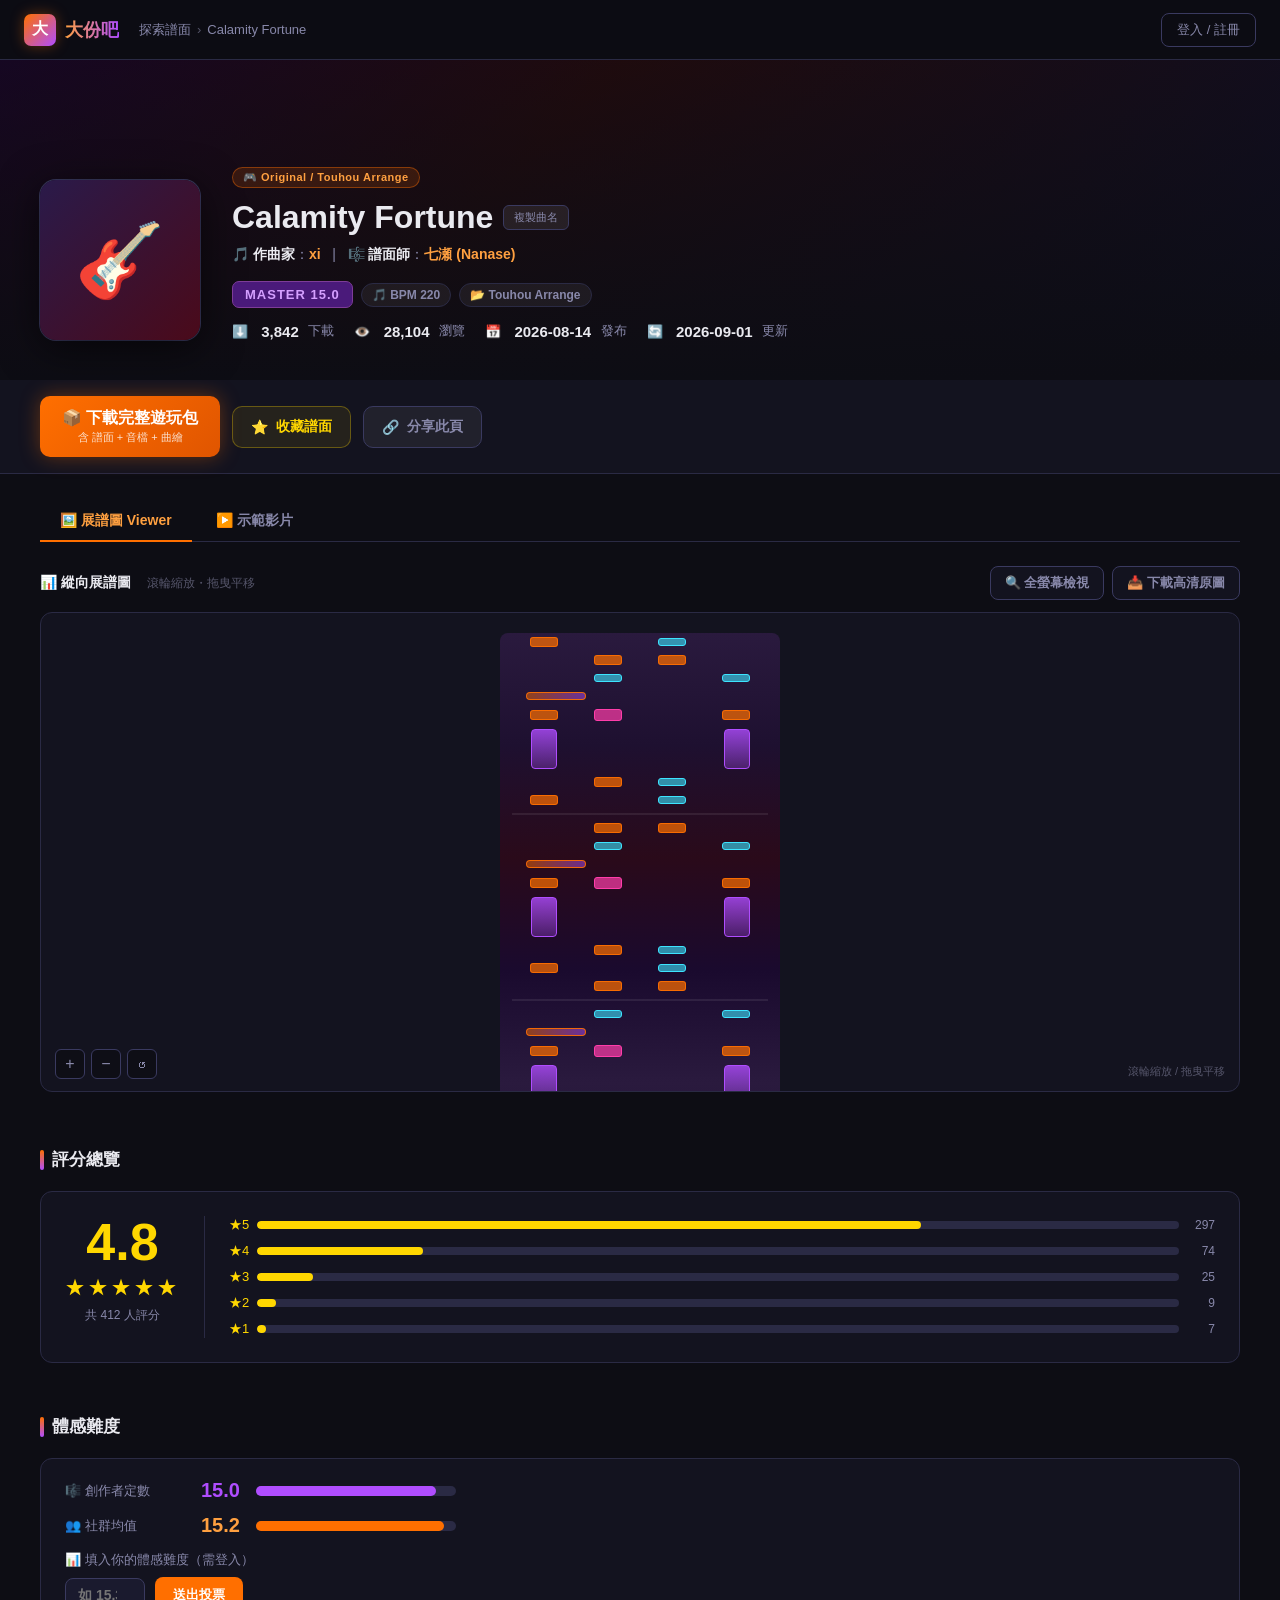
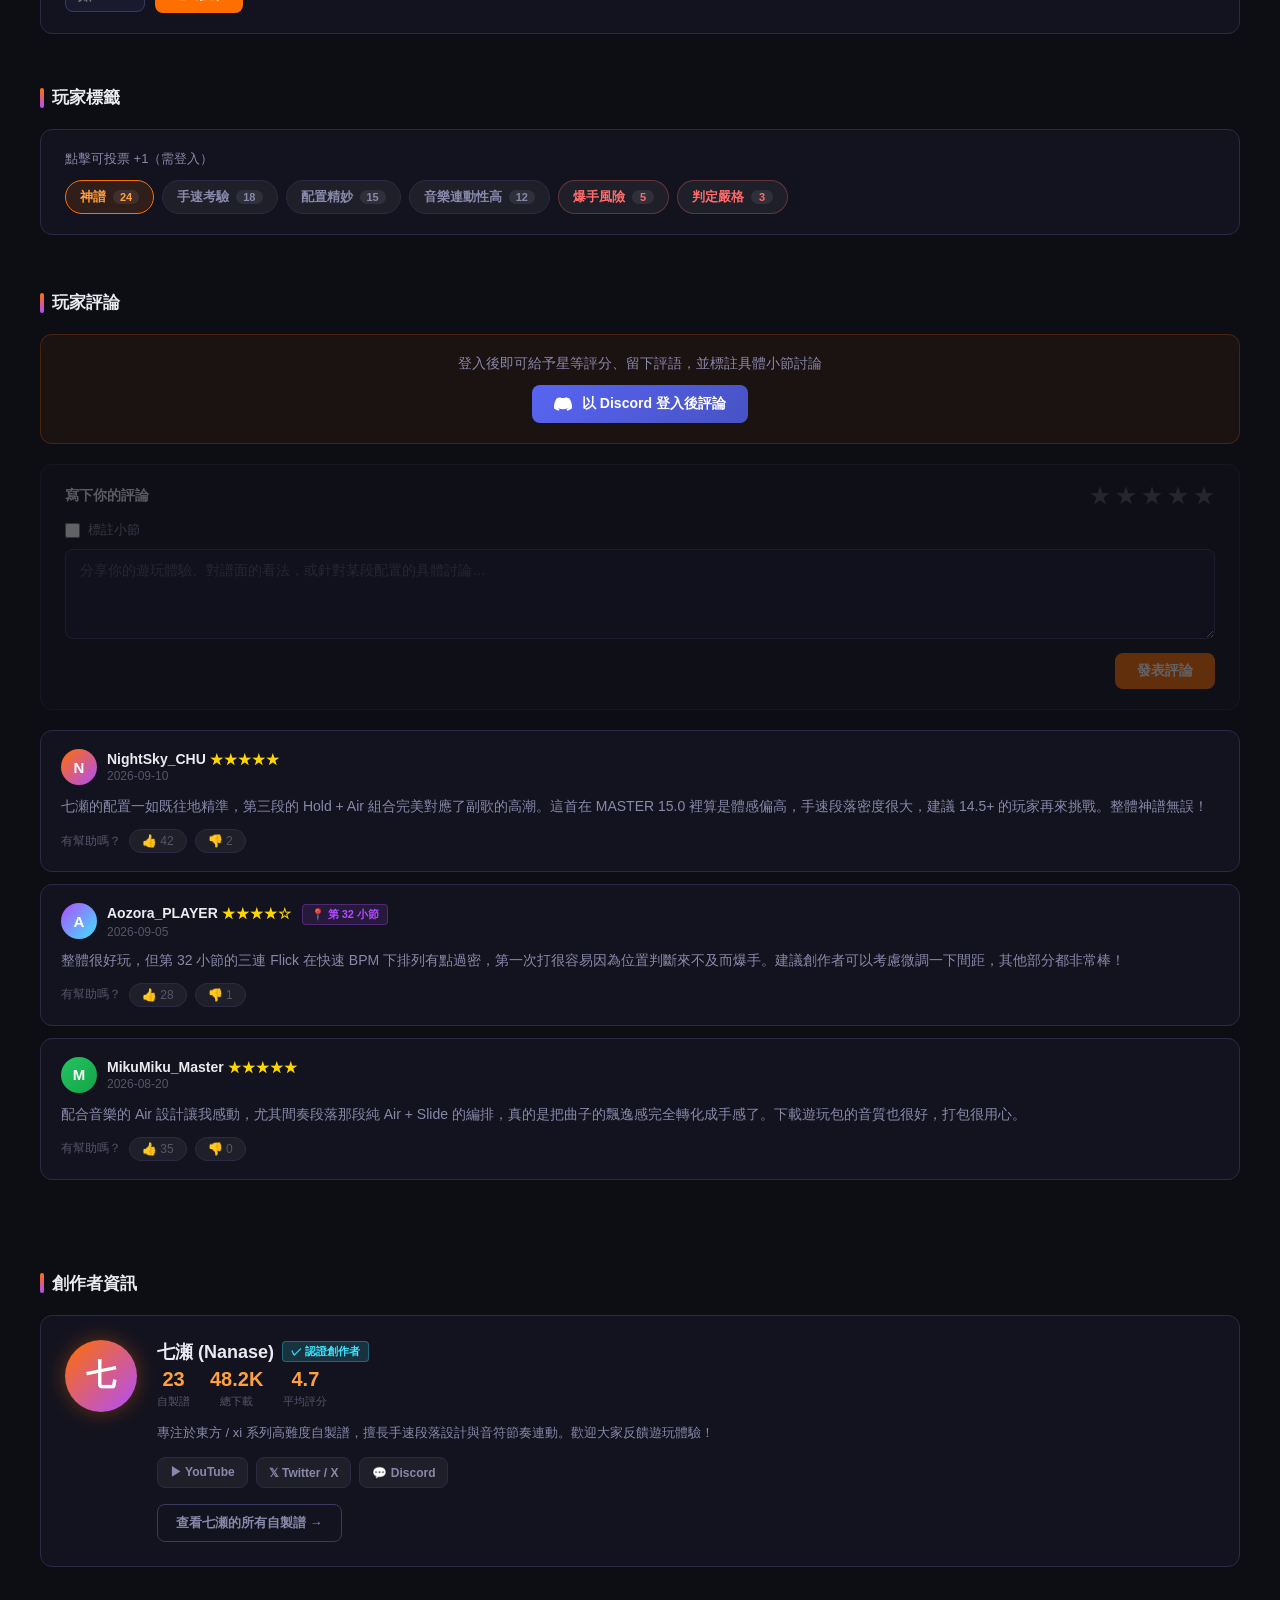
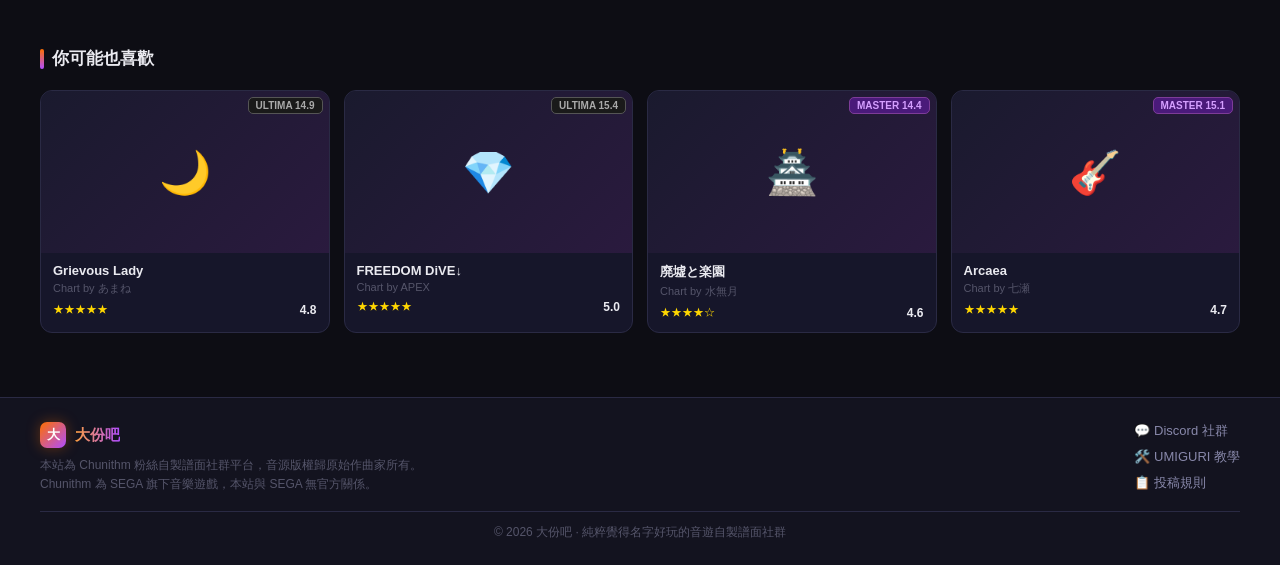
==== chart_detail.html @ 0d4de051 "Integrate dynamic chart submissions with Supabase" ====
<!DOCTYPE html>
<html lang="zh-TW">
<head>
  <meta charset="UTF-8" />
  <meta name="viewport" content="width=device-width, initial-scale=1.0" />
  <title>Calamity Fortune — 大份吧</title>
  <style>
    *, *::before, *::after { box-sizing: border-box; margin: 0; padding: 0; }

    :root {
      --bg: #0d0d14;
      --bg2: #13131f;
      --bg3: #1a1a2e;
      --card: #16162a;
      --border: #2a2a44;
      --border-b: #3a3a60;
      --orange: #ff6f00;
      --orange-l: #ffa040;
      --oglow: rgba(255,111,0,0.35);
      --purple: #b04dff;
      --blue: #3de4ff;
      --gold: #ffd700;
      --text: #eaeaf0;
      --dim: #8888aa;
      --dimmer: #55556a;
      --r: 12px;
    }

    html { scroll-behavior: smooth; }
    body { background: var(--bg); color: var(--text); font-family: 'Segoe UI','Noto Sans TC',sans-serif; min-height: 100vh; overflow-x: hidden; }
    ::-webkit-scrollbar { width: 6px; } ::-webkit-scrollbar-track { background: var(--bg); } ::-webkit-scrollbar-thumb { background: var(--border-b); border-radius: 3px; }

    /* ── HEADER ── */
    header {
      position: sticky; top: 0; z-index: 200;
      background: rgba(13,13,20,0.88); backdrop-filter: blur(16px);
      border-bottom: 1px solid var(--border);
      height: 60px; padding: 0 24px;
      display: flex; align-items: center; justify-content: space-between; gap: 16px;
    }
    .logo { display: flex; align-items: center; gap: 9px; text-decoration: none; }
    .logo-icon { width: 32px; height: 32px; background: linear-gradient(135deg,var(--orange),var(--purple)); border-radius: 7px; display: flex; align-items: center; justify-content: center; font-weight: 900; font-size: 16px; color: #fff; box-shadow: 0 0 14px var(--oglow); }
    .logo-text { font-size: 18px; font-weight: 900; background: linear-gradient(90deg,var(--orange-l),var(--purple)); -webkit-background-clip: text; -webkit-text-fill-color: transparent; }
    .breadcrumb { display: flex; align-items: center; gap: 6px; font-size: 13px; color: var(--dim); }
    .breadcrumb a { color: var(--dim); text-decoration: none; transition: color .2s; }
    .breadcrumb a:hover { color: var(--orange-l); }
    .breadcrumb span { color: var(--dimmer); }
    .hdr-right { display: flex; gap: 10px; }
    .btn-login { background: transparent; color: var(--dim); border: 1px solid var(--border-b); cursor: pointer; padding: 7px 15px; border-radius: 8px; font-size: 13px; transition: all .2s; }
    .btn-login:hover { color: var(--text); border-color: var(--dim); }

    /* ── HERO ── */
    .hero {
      position: relative; overflow: hidden;
      min-height: 320px; padding: 48px 40px 40px;
      display: flex; align-items: flex-end;
    }
    .hero-blur {
      position: absolute; inset: -40px;
      background: linear-gradient(135deg,#1a0230 0%,#2a0a0a 40%,#0a1030 100%);
      filter: blur(0px);
      background-size: cover; background-position: center;
    }
    .hero-overlay { position: absolute; inset: 0; background: linear-gradient(to top, rgba(13,13,20,1) 0%, rgba(13,13,20,.7) 50%, rgba(13,13,20,.4) 100%); }
    .hero-content { position: relative; z-index: 2; width: 100%; display: flex; align-items: flex-end; gap: 32px; }

    .cover-art {
      flex-shrink: 0; width: 160px; height: 160px; border-radius: 16px;
      background: linear-gradient(135deg,#2a1a4a,#4a0a1a);
      display: flex; align-items: center; justify-content: center;
      font-size: 72px; box-shadow: 0 8px 40px rgba(0,0,0,.6), 0 0 0 1px var(--border-b);
    }
    .hero-info { flex: 1; min-width: 0; }
    .hero-category { display: inline-flex; align-items: center; gap: 6px; background: rgba(255,111,0,.15); border: 1px solid rgba(255,111,0,.4); color: var(--orange-l); padding: 3px 10px; border-radius: 20px; font-size: 11px; font-weight: 700; letter-spacing: .5px; margin-bottom: 12px; }
    .hero-title-wrap { display: flex; align-items: center; gap: 10px; margin-bottom: 8px; flex-wrap: wrap; }
    .hero-title { font-size: 32px; font-weight: 900; line-height: 1.1; }
    .btn-copy { background: rgba(255,255,255,.08); border: 1px solid var(--border-b); color: var(--dim); padding: 4px 10px; border-radius: 6px; font-size: 11px; cursor: pointer; transition: all .2s; white-space: nowrap; }
    .btn-copy:hover { color: var(--text); border-color: var(--orange-l); }
    .btn-copy.copied { color: #4ade80; border-color: #4ade80; }

    .hero-creators { color: var(--dim); font-size: 14px; margin-bottom: 14px; line-height: 1.7; }
    .hero-creators strong { color: var(--text); }
    .creator-link { color: var(--orange-l); text-decoration: none; font-weight: 600; }
    .creator-link:hover { text-decoration: underline; }

    .hero-badges { display: flex; align-items: center; gap: 8px; flex-wrap: wrap; margin-bottom: 14px; }
    .diff-badge { display: inline-block; padding: 5px 12px; border-radius: 7px; font-size: 13px; font-weight: 800; letter-spacing: 1px; }
    .diff-master { background: #4a1a7a; color: #d59fff; border: 1px solid #7d3c98; }
    .diff-ultima  { background: #1a1a1a; color: #aaa;    border: 1px solid #555; }
    .diff-expert  { background: #5a0a0a; color: #ff9999; border: 1px solid #c0392b; }
    .diff-we      { background: #2a1a2a; color: #e8d5f5; border: 1px solid #c8a8e0; }
    .meta-pill { display: inline-flex; align-items: center; gap: 4px; background: rgba(255,255,255,.06); border: 1px solid var(--border); color: var(--dim); padding: 4px 10px; border-radius: 20px; font-size: 12px; font-weight: 600; }

    .hero-stats { display: flex; gap: 20px; flex-wrap: wrap; }
    .hero-stat { display: flex; align-items: center; gap: 6px; font-size: 13px; color: var(--dim); }
    .hero-stat strong { color: var(--text); font-size: 15px; }

    /* ── ACTION BAR ── */
    .action-bar {
      background: var(--bg2); border-bottom: 1px solid var(--border);
      padding: 16px 40px;
      display: flex; align-items: center; gap: 12px; flex-wrap: wrap;
    }
    .btn-dl {
      display: flex; align-items: center; gap: 10px;
      background: linear-gradient(135deg,var(--orange),#e05500);
      color: #fff; border: none; cursor: pointer;
      padding: 12px 22px; border-radius: 10px; font-size: 15px; font-weight: 800;
      box-shadow: 0 0 20px var(--oglow); transition: all .2s;
    }
    .btn-dl:hover { transform: translateY(-2px); box-shadow: 0 0 28px var(--oglow), 0 4px 16px rgba(0,0,0,.4); }
    .btn-dl-meta { font-size: 11px; font-weight: 500; opacity: .8; margin-top: 1px; }
    .btn-fav {
      display: flex; align-items: center; gap: 8px;
      background: rgba(255,215,0,.08); border: 1px solid rgba(255,215,0,.3);
      color: var(--gold); padding: 11px 18px; border-radius: 10px; font-size: 14px; font-weight: 700;
      cursor: pointer; transition: all .2s;
    }
    .btn-fav:hover { background: rgba(255,215,0,.15); border-color: var(--gold); }
    .btn-fav.active { background: rgba(255,215,0,.2); border-color: var(--gold); }
    .btn-share {
      display: flex; align-items: center; gap: 8px;
      background: rgba(255,255,255,.06); border: 1px solid var(--border-b);
      color: var(--dim); padding: 11px 18px; border-radius: 10px; font-size: 14px; font-weight: 600;
      cursor: pointer; transition: all .2s;
    }
    .btn-share:hover { color: var(--text); border-color: var(--blue); }
    .btn-share.copied { color: #4ade80; border-color: #4ade80; }

    /* ── TABS ── */
    .tabs-wrap { padding: 28px 40px 0; }
    .tab-list { display: flex; gap: 4px; border-bottom: 1px solid var(--border); margin-bottom: 0; }
    .tab-btn {
      padding: 10px 20px; font-size: 14px; font-weight: 600;
      color: var(--dim); background: none; border: none; cursor: pointer;
      border-bottom: 2px solid transparent; margin-bottom: -1px;
      transition: all .2s;
    }
    .tab-btn:hover { color: var(--text); }
    .tab-btn.active { color: var(--orange-l); border-bottom-color: var(--orange); }
    .tab-panel { display: none; padding: 24px 0; }
    .tab-panel.active { display: block; }

    /* ── VIEWER TAB ── */
    .viewer-toolbar { display: flex; align-items: center; justify-content: space-between; margin-bottom: 12px; flex-wrap: wrap; gap: 8px; }
    .viewer-title { font-size: 14px; font-weight: 700; color: var(--text); display: flex; align-items: center; gap: 8px; }
    .viewer-actions { display: flex; gap: 8px; }
    .viewer-btn { display: flex; align-items: center; gap: 6px; background: var(--bg2); border: 1px solid var(--border-b); color: var(--dim); padding: 7px 14px; border-radius: 8px; font-size: 13px; font-weight: 600; cursor: pointer; transition: all .2s; }
    .viewer-btn:hover { color: var(--text); border-color: var(--orange-l); }

    .viewer-container {
      background: var(--bg2); border: 1px solid var(--border); border-radius: var(--r);
      overflow: hidden; position: relative;
      height: 480px; cursor: grab; user-select: none;
      display: flex; align-items: flex-start; justify-content: center;
    }
    .viewer-container:active { cursor: grabbing; }
    .viewer-inner {
      width: 100%; height: 100%; overflow: hidden; position: relative;
      display: flex; align-items: flex-start; justify-content: center;
    }
    .chart-img-wrap {
      transform-origin: top center;
      will-change: transform;
      padding: 20px;
    }
    .chart-img-placeholder {
      width: 280px;
      background: linear-gradient(to bottom,
        #2a1a3e 0%, #1e1030 8%, #2a0a1a 16%, #1a0a2e 24%,
        #2a1a3e 32%, #1e1030 40%, #2a0a1a 48%, #1a0a2e 56%,
        #2a1a3e 64%, #1e1030 72%, #2a0a1a 80%, #1a0a2e 88%, #2a1a3e 100%
      );
      border-radius: 8px; position: relative; overflow: hidden;
    }
    .chart-note-row { display: flex; justify-content: space-around; align-items: center; padding: 4px 12px; position: relative; }
    .chart-note { width: 28px; height: 10px; border-radius: 3px; background: rgba(255,111,0,.7); border: 1px solid rgba(255,111,0,.9); }
    .chart-note.air { background: rgba(61,228,255,.6); border-color: var(--blue); height: 8px; }
    .chart-note.hold { width: 26px; height: 40px; border-radius: 4px; background: linear-gradient(to bottom,rgba(176,77,255,.8),rgba(176,77,255,.3)); border-color: var(--purple); }
    .chart-note.slide { width: 60px; height: 8px; border-radius: 4px; background: linear-gradient(90deg,rgba(255,111,0,.5),rgba(176,77,255,.5)); }
    .chart-note.flick { width: 28px; height: 12px; border-radius: 3px; background: rgba(255,61,170,.7); border: 1px solid #ff3daa; }
    .chart-note.empty { background: transparent; border: none; }

    .viewer-hint { position: absolute; bottom: 12px; right: 14px; font-size: 11px; color: var(--dimmer); pointer-events: none; }
    .zoom-controls { position: absolute; bottom: 12px; left: 14px; display: flex; gap: 6px; }
    .zoom-btn { width: 30px; height: 30px; background: rgba(13,13,20,.8); border: 1px solid var(--border-b); color: var(--dim); border-radius: 6px; font-size: 16px; cursor: pointer; display: flex; align-items: center; justify-content: center; transition: all .2s; }
    .zoom-btn:hover { color: var(--text); border-color: var(--orange-l); }

    /* Fullscreen modal */
    .fullscreen-overlay { display: none; position: fixed; inset: 0; z-index: 500; background: rgba(0,0,0,.95); }
    .fullscreen-overlay.open { display: flex; align-items: center; justify-content: center; }
    .fullscreen-close { position: absolute; top: 16px; right: 20px; background: rgba(255,255,255,.1); border: 1px solid var(--border-b); color: var(--text); width: 40px; height: 40px; border-radius: 50%; font-size: 20px; cursor: pointer; display: flex; align-items: center; justify-content: center; }
    .fullscreen-close:hover { background: rgba(255,111,0,.2); }
    .fullscreen-inner { max-width: 400px; width: 90%; max-height: 90vh; overflow-y: auto; }

    /* ── YOUTUBE TAB ── */
    .yt-wrap { border-radius: var(--r); overflow: hidden; background: #000; aspect-ratio: 16/9; position: relative; }
    .yt-placeholder { width: 100%; height: 100%; background: linear-gradient(135deg,#1a1a2e,#2a1a3e); display: flex; flex-direction: column; align-items: center; justify-content: center; gap: 16px; cursor: pointer; }
    .yt-play { width: 72px; height: 72px; background: rgba(255,0,0,.8); border-radius: 50%; display: flex; align-items: center; justify-content: center; font-size: 28px; transition: transform .2s; }
    .yt-placeholder:hover .yt-play { transform: scale(1.1); }
    .yt-meta { text-align: center; }
    .yt-meta strong { display: block; font-size: 14px; margin-bottom: 4px; }
    .yt-meta span { font-size: 12px; color: var(--dim); }

    /* ── REVIEW SECTION ── */
    .review-section { padding: 0 40px 48px; }
    .section-hd { display: flex; align-items: center; gap: 8px; font-size: 17px; font-weight: 800; margin-bottom: 20px; padding-top: 32px; }
    .section-hd::before { content: ''; display: block; width: 4px; height: 20px; background: linear-gradient(to bottom,var(--orange),var(--purple)); border-radius: 2px; }

    /* Rating overview */
    .rating-overview { display: grid; grid-template-columns: auto 1fr; gap: 24px; background: var(--bg2); border: 1px solid var(--border); border-radius: var(--r); padding: 24px; margin-bottom: 20px; }
    .rating-big { text-align: center; padding-right: 24px; border-right: 1px solid var(--border); }
    .rating-score { font-size: 52px; font-weight: 900; color: var(--gold); line-height: 1; }
    .rating-stars { font-size: 20px; color: var(--gold); letter-spacing: 3px; margin: 6px 0; }
    .rating-count { font-size: 12px; color: var(--dim); }
    .rating-bars { display: flex; flex-direction: column; gap: 8px; justify-content: center; }
    .bar-row { display: flex; align-items: center; gap: 8px; font-size: 12px; }
    .bar-label { color: var(--gold); font-size: 13px; min-width: 18px; text-align: right; }
    .bar-track { flex: 1; height: 8px; background: var(--border); border-radius: 4px; overflow: hidden; }
    .bar-fill { height: 100%; border-radius: 4px; background: var(--gold); transition: width .5s ease; }
    .bar-count { min-width: 28px; text-align: right; color: var(--dim); }

    /* Community difficulty */
    .cd-card { background: var(--bg2); border: 1px solid var(--border); border-radius: var(--r); padding: 20px 24px; margin-bottom: 20px; }
    .cd-row { display: flex; align-items: center; gap: 16px; flex-wrap: wrap; margin-bottom: 12px; }
    .cd-label { font-size: 13px; color: var(--dim); min-width: 120px; }
    .cd-val { font-size: 20px; font-weight: 900; }
    .cd-diff-bar { flex: 1; min-width: 160px; height: 10px; background: var(--border); border-radius: 5px; position: relative; }
    .cd-fill { position: absolute; left: 0; top: 0; height: 100%; border-radius: 5px; transition: width .5s; }
    .cd-fill.creator { background: var(--purple); }
    .cd-fill.community { background: var(--orange); }
    .cd-vote-wrap { margin-top: 14px; }
    .cd-vote-label { font-size: 13px; color: var(--dim); margin-bottom: 8px; }
    .cd-vote-input { display: flex; align-items: center; gap: 10px; }
    .cd-vote-input input { width: 80px; background: var(--bg3); border: 1px solid var(--border-b); color: var(--text); padding: 8px 12px; border-radius: 8px; font-size: 14px; font-weight: 700; outline: none; }
    .cd-vote-input input:focus { border-color: var(--orange); }
    .btn-vote { background: var(--orange); color: #fff; border: none; padding: 9px 18px; border-radius: 8px; font-size: 13px; font-weight: 700; cursor: pointer; transition: all .2s; }
    .btn-vote:hover { background: var(--orange-l); }

    /* Quick tags */
    .quick-tags-wrap { background: var(--bg2); border: 1px solid var(--border); border-radius: var(--r); padding: 20px 24px; margin-bottom: 24px; }
    .quick-tags { display: flex; gap: 8px; flex-wrap: wrap; margin-top: 12px; }
    .qtag {
      display: flex; align-items: center; gap: 7px;
      background: rgba(255,255,255,.05); border: 1px solid var(--border);
      color: var(--dim); padding: 7px 14px; border-radius: 20px; font-size: 13px; font-weight: 600;
      cursor: pointer; transition: all .2s;
    }
    .qtag:hover { border-color: var(--orange); color: var(--orange-l); }
    .qtag.active { background: rgba(255,111,0,.12); border-color: var(--orange); color: var(--orange-l); }
    .qtag.danger { color: #ff6b6b; border-color: rgba(255,107,107,.3); }
    .qtag.danger:hover { border-color: #ff6b6b; }
    .qtag.danger.active { background: rgba(255,107,107,.1); border-color: #ff6b6b; }
    .qtag-count { background: rgba(255,255,255,.08); border-radius: 10px; padding: 1px 7px; font-size: 11px; font-weight: 800; min-width: 22px; text-align: center; }

    /* Reviews list */
    .review-compose { background: var(--bg2); border: 1px solid var(--border); border-radius: var(--r); padding: 20px 24px; margin-bottom: 20px; }
    .review-compose-header { display: flex; align-items: center; justify-content: space-between; margin-bottom: 14px; flex-wrap: wrap; gap: 8px; }
    .star-picker { display: flex; gap: 4px; }
    .star-btn { font-size: 22px; color: var(--dimmer); cursor: pointer; transition: color .15s; line-height: 1; background: none; border: none; }
    .star-btn.lit { color: var(--gold); }
    .star-btn:hover, .star-btn:hover ~ .star-btn { color: var(--gold); }
    .star-picker:hover .star-btn { color: var(--gold); }
    .star-picker .star-btn:hover ~ .star-btn { color: var(--dimmer); }

    .compose-row { display: flex; align-items: center; gap: 8px; margin-bottom: 10px; }
    .compose-row input[type=checkbox] { width: 15px; height: 15px; accent-color: var(--orange); cursor: pointer; }
    .compose-row label { font-size: 13px; color: var(--dim); cursor: pointer; }
    .measure-input { width: 60px; background: var(--bg3); border: 1px solid var(--border-b); color: var(--text); padding: 4px 8px; border-radius: 6px; font-size: 13px; outline: none; display: none; }
    .measure-input.show { display: inline-block; }

    .review-textarea { width: 100%; background: var(--bg3); border: 1px solid var(--border-b); color: var(--text); padding: 12px 14px; border-radius: 8px; font-size: 14px; resize: vertical; min-height: 90px; outline: none; font-family: inherit; transition: border-color .2s; }
    .review-textarea::placeholder { color: var(--dimmer); }
    .review-textarea:focus { border-color: var(--orange); }
    .review-submit-row { display: flex; justify-content: flex-end; margin-top: 10px; }
    .btn-review-submit { background: var(--orange); color: #fff; border: none; padding: 9px 22px; border-radius: 8px; font-size: 14px; font-weight: 700; cursor: pointer; transition: all .2s; }
    .btn-review-submit:hover { background: var(--orange-l); }

    /* Guest lock */
    .guest-lock { background: rgba(255,111,0,.06); border: 1px solid rgba(255,111,0,.2); border-radius: var(--r); padding: 20px 24px; text-align: center; margin-bottom: 20px; }
    .guest-lock p { color: var(--dim); font-size: 14px; margin-bottom: 12px; }
    .btn-login-cta { background: linear-gradient(135deg,#5865F2,#4752c4); color: #fff; border: none; padding: 10px 22px; border-radius: 8px; font-size: 14px; font-weight: 700; cursor: pointer; transition: all .2s; }
    .btn-login-cta:hover { opacity: .9; transform: translateY(-1px); }

    /* Review cards */
    .review-card { background: var(--bg2); border: 1px solid var(--border); border-radius: var(--r); padding: 18px 20px; margin-bottom: 12px; }
    .review-meta { display: flex; align-items: center; gap: 10px; margin-bottom: 10px; flex-wrap: wrap; }
    .reviewer-avatar { width: 36px; height: 36px; border-radius: 50%; background: linear-gradient(135deg,var(--orange),var(--purple)); display: flex; align-items: center; justify-content: center; font-size: 15px; font-weight: 900; color: #fff; flex-shrink: 0; }
    .reviewer-name { font-size: 14px; font-weight: 700; }
    .review-date { font-size: 12px; color: var(--dimmer); }
    .review-stars { color: var(--gold); font-size: 13px; letter-spacing: 1px; }
    .measure-tag { display: inline-flex; align-items: center; gap: 4px; background: rgba(176,77,255,.12); border: 1px solid rgba(176,77,255,.3); color: var(--purple); padding: 2px 8px; border-radius: 4px; font-size: 11px; font-weight: 700; margin-left: 6px; }
    .review-text { font-size: 14px; color: var(--dim); line-height: 1.7; }
    .review-helpful { display: flex; align-items: center; gap: 8px; margin-top: 10px; }
    .helpful-btn { background: rgba(255,255,255,.05); border: 1px solid var(--border); color: var(--dimmer); padding: 4px 12px; border-radius: 20px; font-size: 12px; cursor: pointer; transition: all .2s; }
    .helpful-btn:hover { border-color: var(--border-b); color: var(--dim); }

    /* ── CHARTER BOX ── */
    .charter-section { padding: 0 40px 48px; }
    .charter-card { background: var(--bg2); border: 1px solid var(--border); border-radius: var(--r); padding: 24px; display: flex; gap: 20px; align-items: flex-start; flex-wrap: wrap; }
    .charter-avatar { width: 72px; height: 72px; border-radius: 50%; background: linear-gradient(135deg,var(--orange),var(--purple)); display: flex; align-items: center; justify-content: center; font-size: 30px; font-weight: 900; color: #fff; box-shadow: 0 0 20px var(--oglow); flex-shrink: 0; }
    .charter-info { flex: 1; min-width: 0; }
    .charter-name-row { display: flex; align-items: center; gap: 8px; margin-bottom: 4px; flex-wrap: wrap; }
    .charter-name { font-size: 18px; font-weight: 900; }
    .verified-badge { background: rgba(61,228,255,.15); border: 1px solid rgba(61,228,255,.3); color: var(--blue); padding: 2px 8px; border-radius: 4px; font-size: 11px; font-weight: 700; }
    .charter-bio { font-size: 13px; color: var(--dim); line-height: 1.6; margin-bottom: 14px; }
    .charter-links { display: flex; gap: 8px; flex-wrap: wrap; margin-bottom: 16px; }
    .social-link { display: flex; align-items: center; gap: 6px; background: rgba(255,255,255,.05); border: 1px solid var(--border); color: var(--dim); padding: 6px 12px; border-radius: 8px; font-size: 12px; font-weight: 600; text-decoration: none; transition: all .2s; }
    .social-link:hover { border-color: var(--orange-l); color: var(--orange-l); }
    .btn-all-charts { background: transparent; border: 1px solid var(--border-b); color: var(--dim); padding: 9px 18px; border-radius: 8px; font-size: 13px; font-weight: 600; cursor: pointer; transition: all .2s; }
    .btn-all-charts:hover { border-color: var(--orange); color: var(--orange-l); }
    .charter-stats { display: flex; gap: 20px; flex-wrap: wrap; margin-bottom: 14px; }
    .charter-stat { text-align: center; }
    .charter-stat strong { display: block; font-size: 20px; font-weight: 900; color: var(--orange-l); }
    .charter-stat span { font-size: 11px; color: var(--dimmer); }

    /* ── RELATED ── */
    .related-section { padding: 0 40px 64px; }
    .related-grid { display: grid; grid-template-columns: repeat(4,1fr); gap: 14px; }
    .rel-card { background: var(--card); border: 1px solid var(--border); border-radius: var(--r); overflow: hidden; cursor: pointer; transition: all .25s; }
    .rel-card:hover { border-color: var(--orange); transform: translateY(-3px); box-shadow: 0 6px 24px rgba(255,111,0,.12); }
    .rel-cover { aspect-ratio: 16/9; display: flex; align-items: center; justify-content: center; font-size: 42px; background: linear-gradient(135deg,#1a1a2e,#2a1a3e); position: relative; }
    .rel-diff-badge { position: absolute; top: 6px; right: 6px; padding: 2px 7px; border-radius: 5px; font-size: 10px; font-weight: 800; }
    .rel-body { padding: 10px 12px 12px; }
    .rel-title { font-size: 13px; font-weight: 800; margin-bottom: 3px; }
    .rel-designer { font-size: 11px; color: var(--dimmer); margin-bottom: 6px; }
    .rel-foot { display: flex; align-items: center; justify-content: space-between; }
    .rel-stars { color: var(--gold); font-size: 11px; }
    .rel-rating { font-size: 12px; font-weight: 700; }

    /* ── LOGIN MODAL ── */
    .modal-overlay { display: none; position: fixed; inset: 0; z-index: 400; background: rgba(0,0,0,.7); backdrop-filter: blur(8px); align-items: center; justify-content: center; }
    .modal-overlay.open { display: flex; }
    .modal { background: var(--bg2); border: 1px solid var(--border-b); border-radius: 20px; padding: 36px; width: 90%; max-width: 380px; text-align: center; box-shadow: 0 0 40px rgba(255,111,0,.2); animation: mIn .25s ease; }
    @keyframes mIn { from { opacity:0; transform:scale(.92) translateY(20px); } to { opacity:1; transform:none; } }
    .modal h2 { font-size: 20px; font-weight: 800; margin-bottom: 6px; }
    .modal p { color: var(--dim); font-size: 13px; margin-bottom: 24px; }
    .oauth-btn { display: flex; align-items: center; justify-content: center; gap: 10px; width: 100%; padding: 12px 18px; border-radius: 10px; border: 1px solid var(--border-b); background: var(--bg3); color: var(--text); font-size: 14px; font-weight: 600; cursor: pointer; transition: all .2s; margin-bottom: 10px; }
    .oauth-btn:hover { border-color: var(--orange); background: rgba(255,111,0,.08); }
    .modal-cancel { background: none; border: none; color: var(--dimmer); font-size: 12px; cursor: pointer; margin-top: 6px; }
    .modal-cancel:hover { color: var(--dim); }

    /* ── FOOTER ── */
    footer { border-top: 1px solid var(--border); padding: 24px 40px; background: var(--bg2); }
    .footer-inner { display: flex; align-items: flex-start; justify-content: space-between; gap: 20px; flex-wrap: wrap; }
    .footer-copy { font-size: 12px; color: var(--dimmer); margin-top: 16px; padding-top: 12px; border-top: 1px solid var(--border); text-align: center; }

    /* ── RESPONSIVE ── */
    @media (max-width: 860px) {
      .hero { padding: 32px 20px 28px; min-height: auto; }
      .hero-content { flex-direction: column; align-items: center; text-align: center; }
      .hero-badges, .hero-stats, .hero-title-wrap { justify-content: center; }
      .cover-art { width: 120px; height: 120px; font-size: 52px; }
      .hero-title { font-size: 24px; }
      .action-bar { padding: 14px 20px; }
      .tabs-wrap, .review-section, .charter-section, .related-section { padding-left: 20px; padding-right: 20px; }
      .rating-overview { grid-template-columns: 1fr; }
      .rating-big { border-right: none; border-bottom: 1px solid var(--border); padding-right: 0; padding-bottom: 16px; }
      .related-grid { grid-template-columns: repeat(2,1fr); }
    }
    @media (max-width: 500px) {
      .btn-dl { width: 100%; justify-content: center; }
      .hero-title { font-size: 20px; }
      .related-grid { grid-template-columns: repeat(2,1fr); }
      .breadcrumb { display: none; }
    }
  </style>
<script defer src="js/login-controls.js"></script>
<script type="module" src="js/auth.js"></script>
<script type="module" src="js/pages/chart-download.js"></script>
</head>
<body>

<!-- ===== HEADER ===== -->
<header>
  <div style="display:flex;align-items:center;gap:20px;min-width:0;">
    <a class="logo" href="index.html">
      <div class="logo-icon">大</div>
      <span class="logo-text">大份吧</span>
    </a>
    <nav class="breadcrumb">
      <a href="index.html">探索譜面</a>
      <span>›</span>
      <span style="color:var(--dim);">Calamity Fortune</span>
    </nav>
  </div>
  <div class="hdr-right">
    <button class="btn-login" data-auth="guest" onclick="openModal()">登入 / 註冊</button><span data-auth="user" style="display:none;align-items:center;gap:8px;max-width:220px;">
  <img data-user="avatar" alt="使用者頭像" referrerpolicy="no-referrer" style="display:none;width:28px;height:28px;border-radius:50%;object-fit:cover;" onerror="this.style.display='none'">
  <span data-user="name" style="font-size:13px;overflow:hidden;text-overflow:ellipsis;white-space:nowrap;"></span>
  <button class="btn-login" onclick="logout()">登出</button>
</span>
  </div>
</header>

<!-- ===== HERO ===== -->
<section class="hero">
  <div class="hero-blur"></div>
  <div class="hero-overlay"></div>
  <div class="hero-content">
    <div class="cover-art">🎸</div>
    <div class="hero-info">
      <div class="hero-category">🎮 Original / Touhou Arrange</div>
      <div class="hero-title-wrap">
        <h1 class="hero-title">Calamity Fortune</h1>
        <button class="btn-copy" id="copyTitle" onclick="copyTitle()">複製曲名</button>
      </div>
      <div class="hero-creators">
        🎵 <strong>作曲家</strong>：<a href="#" class="creator-link">xi</a>
        &nbsp;&nbsp;|&nbsp;&nbsp;
        🎼 <strong>譜面師</strong>：<a href="#charter" class="creator-link">七瀬 (Nanase)</a>
      </div>
      <div class="hero-badges">
        <span class="diff-badge diff-master">MASTER 15.0</span>
        <span class="meta-pill">🎵 BPM 220</span>
        <span class="meta-pill">📂 Touhou Arrange</span>
      </div>
      <div class="hero-stats">
        <div class="hero-stat">⬇️ &nbsp;<strong>3,842</strong> &nbsp;下載</div>
        <div class="hero-stat">👁️ &nbsp;<strong>28,104</strong> &nbsp;瀏覽</div>
        <div class="hero-stat">📅 &nbsp;<strong>2026-08-14</strong> &nbsp;發布</div>
        <div class="hero-stat">🔄 &nbsp;<strong>2026-09-01</strong> &nbsp;更新</div>
      </div>
    </div>
  </div>
</section>

<!-- ===== ACTION BAR ===== -->
<div class="action-bar">
  <button class="btn-dl" id="packageDownloadBtn">
    <div>
      <div style="font-size:16px;">📦 下載完整遊玩包</div>
      <div class="btn-dl-meta">含 譜面 + 音檔 + 曲繪</div>
    </div>
  </button>
  <button class="btn-fav" id="favBtn" onclick="toggleFav()">
    <span id="favStar">⭐</span> <span id="favText">收藏譜面</span>
  </button>
  <button class="btn-share" id="shareBtn" onclick="copyLink()">
    🔗 <span id="shareText">分享此頁</span>
  </button>
</div>

<!-- ===== TABS ===== -->
<div class="tabs-wrap">
  <div class="tab-list">
    <button class="tab-btn active" onclick="switchTab('viewer',this)">🖼️ 展譜圖 Viewer</button>
    <button class="tab-btn" onclick="switchTab('youtube',this)">▶️ 示範影片</button>
  </div>

  <!-- Tab: Viewer -->
  <div class="tab-panel active" id="tab-viewer">
    <div class="viewer-toolbar">
      <div class="viewer-title">📊 縱向展譜圖 &nbsp;<span style="font-size:12px;color:var(--dimmer);font-weight:400;">滾輪縮放・拖曳平移</span></div>
      <div class="viewer-actions">
        <button class="viewer-btn" onclick="openFullscreen()">🔍 全螢幕檢視</button>
        <button class="viewer-btn">📥 下載高清原圖</button>
      </div>
    </div>
    <div class="viewer-container" id="viewerContainer">
      <div class="viewer-inner">
        <div class="chart-img-wrap" id="chartImgWrap">
          <div class="chart-img-placeholder" id="chartPlaceholder">
            <!-- Generated note rows representing a chart strip -->
          </div>
        </div>
      </div>
      <div class="zoom-controls">
        <button class="zoom-btn" onclick="zoomIn()">+</button>
        <button class="zoom-btn" onclick="zoomOut()">−</button>
        <button class="zoom-btn" onclick="resetZoom()" title="重置">↺</button>
      </div>
      <div class="viewer-hint">滾輪縮放 / 拖曳平移</div>
    </div>
  </div>

  <!-- Tab: YouTube -->
  <div class="tab-panel" id="tab-youtube">
    <div class="yt-wrap">
      <div class="yt-placeholder" onclick="this.innerHTML='<iframe width=\'100%\' height=\'100%\' src=\'https://www.youtube.com/embed/dQw4w9WgXcQ?autoplay=1\' frameborder=\'0\' allow=\'autoplay; encrypted-media\' allowfullscreen></iframe>'">
        <div class="yt-play">▶</div>
        <div class="yt-meta">
          <strong>Calamity Fortune MASTER 15.0 — 手元示範</strong>
          <span>by 七瀬 · 點擊播放</span>
        </div>
      </div>
    </div>
  </div>
</div>

<!-- Fullscreen Modal -->
<div class="fullscreen-overlay" id="fullscreenOverlay">
  <button class="fullscreen-close" onclick="closeFullscreen()">✕</button>
  <div class="fullscreen-inner" id="fullscreenInner"></div>
</div>

<!-- ===== REVIEWS ===== -->
<div class="review-section">

  <!-- Rating Overview -->
  <div class="section-hd">評分總覽</div>
  <div class="rating-overview">
    <div class="rating-big">
      <div class="rating-score">4.8</div>
      <div class="rating-stars">★★★★★</div>
      <div class="rating-count">共 412 人評分</div>
    </div>
    <div class="rating-bars">
      <div class="bar-row"><span class="bar-label">★5</span><div class="bar-track"><div class="bar-fill" style="width:72%"></div></div><span class="bar-count">297</span></div>
      <div class="bar-row"><span class="bar-label">★4</span><div class="bar-track"><div class="bar-fill" style="width:18%"></div></div><span class="bar-count">74</span></div>
      <div class="bar-row"><span class="bar-label">★3</span><div class="bar-track"><div class="bar-fill" style="width:6%"></div></div><span class="bar-count">25</span></div>
      <div class="bar-row"><span class="bar-label">★2</span><div class="bar-track"><div class="bar-fill" style="width:2%"></div></div><span class="bar-count">9</span></div>
      <div class="bar-row"><span class="bar-label">★1</span><div class="bar-track"><div class="bar-fill" style="width:1%"></div></div><span class="bar-count">7</span></div>
    </div>
  </div>

  <!-- Community Difficulty -->
  <div class="section-hd">體感難度</div>
  <div class="cd-card">
    <div class="cd-row">
      <span class="cd-label">🎼 創作者定數</span>
      <span class="cd-val" style="color:var(--purple);">15.0</span>
      <div class="cd-diff-bar" style="max-width:200px;">
        <div class="cd-fill creator" style="width:90%;"></div>
      </div>
    </div>
    <div class="cd-row">
      <span class="cd-label">👥 社群均值</span>
      <span class="cd-val" style="color:var(--orange-l);">15.2</span>
      <div class="cd-diff-bar" style="max-width:200px;">
        <div class="cd-fill community" style="width:94%;"></div>
      </div>
    </div>
    <!-- Login gate for voting -->
    <div class="cd-vote-wrap">
      <div class="cd-vote-label">📊 填入你的體感難度（需登入）</div>
      <div class="cd-vote-input">
        <input type="number" min="1" max="16" step="0.1" placeholder="如 15.3" id="cdVoteInput" />
        <button class="btn-vote" onclick="requireLogin(cdVoteInput)">送出投票</button>
      </div>
    </div>
  </div>

  <!-- Quick Tags -->
  <div class="section-hd">玩家標籤</div>
  <div class="quick-tags-wrap">
    <div style="font-size:13px;color:var(--dim);">點擊可投票 +1（需登入）</div>
    <div class="quick-tags">
      <button class="qtag active" onclick="voteTag(this)">
        神譜 <span class="qtag-count" id="tcount-0">24</span>
      </button>
      <button class="qtag" onclick="voteTag(this)">
        手速考驗 <span class="qtag-count" id="tcount-1">18</span>
      </button>
      <button class="qtag" onclick="voteTag(this)">
        配置精妙 <span class="qtag-count" id="tcount-2">15</span>
      </button>
      <button class="qtag" onclick="voteTag(this)">
        音樂連動性高 <span class="qtag-count" id="tcount-3">12</span>
      </button>
      <button class="qtag danger" onclick="voteTag(this)">
        爆手風險 <span class="qtag-count" id="tcount-4">5</span>
      </button>
      <button class="qtag danger" onclick="voteTag(this)">
        判定嚴格 <span class="qtag-count" id="tcount-5">3</span>
      </button>
    </div>
  </div>

  <!-- Review Write -->
  <div class="section-hd">玩家評論</div>

  <!-- Guest lock (toggle via JS) -->
  <div class="guest-lock" id="guestLock">
    <p>登入後即可給予星等評分、留下評語，並標註具體小節討論</p>
    <button class="btn-login-cta" onclick="openModal()">
      <svg width="18" height="18" viewBox="0 0 24 24" fill="#fff" style="vertical-align:middle;margin-right:6px;"><path d="M20.317 4.37a19.791 19.791 0 0 0-4.885-1.515.074.074 0 0 0-.079.037c-.21.375-.444.864-.608 1.25a18.27 18.27 0 0 0-5.487 0 12.64 12.64 0 0 0-.617-1.25.077.077 0 0 0-.079-.037A19.736 19.736 0 0 0 3.677 4.37a.07.07 0 0 0-.032.027C.533 9.046-.32 13.58.099 18.057a.082.082 0 0 0 .031.057 19.9 19.9 0 0 0 5.993 3.03.078.078 0 0 0 .084-.028 14.09 14.09 0 0 0 1.226-1.994.076.076 0 0 0-.041-.106 13.107 13.107 0 0 1-1.872-.892.077.077 0 0 1-.008-.128 10.2 10.2 0 0 0 .372-.292.074.074 0 0 1 .077-.01c3.928 1.793 8.18 1.793 12.062 0a.074.074 0 0 1 .078.01c.12.098.246.198.373.292a.077.077 0 0 1-.006.127 12.299 12.299 0 0 1-1.873.892.077.077 0 0 0-.041.107c.36.698.772 1.362 1.225 1.993a.076.076 0 0 0 .084.028 19.839 19.839 0 0 0 6.002-3.03.077.077 0 0 0 .032-.054c.5-5.177-.838-9.674-3.549-13.66a.061.061 0 0 0-.031-.03z"/></svg>
      以 Discord 登入後評論
    </button>
  </div>

  <!-- Review form (hidden for guests in production) -->
  <div class="review-compose" id="reviewCompose" style="opacity:.35;pointer-events:none;">
    <div class="review-compose-header">
      <span style="font-size:14px;font-weight:700;">寫下你的評論</span>
      <div class="star-picker" id="starPicker">
        <button class="star-btn" onclick="setStar(1)">★</button>
        <button class="star-btn" onclick="setStar(2)">★</button>
        <button class="star-btn" onclick="setStar(3)">★</button>
        <button class="star-btn" onclick="setStar(4)">★</button>
        <button class="star-btn" onclick="setStar(5)">★</button>
      </div>
    </div>
    <div class="compose-row">
      <input type="checkbox" id="measureCheck" onchange="toggleMeasure()">
      <label for="measureCheck">標註小節</label>
      <input class="measure-input" type="number" min="1" placeholder="小節數" id="measureNum">
    </div>
    <textarea class="review-textarea" placeholder="分享你的遊玩體驗、對譜面的看法，或針對某段配置的具體討論…"></textarea>
    <div class="review-submit-row">
      <button class="btn-review-submit">發表評論</button>
    </div>
  </div>

  <!-- Existing reviews -->
  <div id="reviewList">
    <div class="review-card">
      <div class="review-meta">
        <div class="reviewer-avatar">N</div>
        <div>
          <div class="reviewer-name">NightSky_CHU <span class="review-stars">★★★★★</span></div>
          <div class="review-date">2026-09-10</div>
        </div>
      </div>
      <div class="review-text">七瀬的配置一如既往地精準，第三段的 Hold + Air 組合完美對應了副歌的高潮。這首在 MASTER 15.0 裡算是體感偏高，手速段落密度很大，建議 14.5+ 的玩家再來挑戰。整體神譜無誤！</div>
      <div class="review-helpful"><span style="font-size:12px;color:var(--dimmer);">有幫助嗎？</span><button class="helpful-btn">👍 42</button><button class="helpful-btn">👎 2</button></div>
    </div>

    <div class="review-card">
      <div class="review-meta">
        <div class="reviewer-avatar" style="background:linear-gradient(135deg,var(--purple),var(--blue));">A</div>
        <div>
          <div class="reviewer-name">Aozora_PLAYER <span class="review-stars">★★★★☆</span> <span class="measure-tag">📍 第 32 小節</span></div>
          <div class="review-date">2026-09-05</div>
        </div>
      </div>
      <div class="review-text">整體很好玩，但第 32 小節的三連 Flick 在快速 BPM 下排列有點過密，第一次打很容易因為位置判斷來不及而爆手。建議創作者可以考慮微調一下間距，其他部分都非常棒！</div>
      <div class="review-helpful"><span style="font-size:12px;color:var(--dimmer);">有幫助嗎？</span><button class="helpful-btn">👍 28</button><button class="helpful-btn">👎 1</button></div>
    </div>

    <div class="review-card">
      <div class="review-meta">
        <div class="reviewer-avatar" style="background:linear-gradient(135deg,#22c55e,#16a34a);">M</div>
        <div>
          <div class="reviewer-name">MikuMiku_Master <span class="review-stars">★★★★★</span></div>
          <div class="review-date">2026-08-20</div>
        </div>
      </div>
      <div class="review-text">配合音樂的 Air 設計讓我感動，尤其間奏段落那段純 Air + Slide 的編排，真的是把曲子的飄逸感完全轉化成手感了。下載遊玩包的音質也很好，打包很用心。</div>
      <div class="review-helpful"><span style="font-size:12px;color:var(--dimmer);">有幫助嗎？</span><button class="helpful-btn">👍 35</button><button class="helpful-btn">👎 0</button></div>
    </div>
  </div>
</div>

<!-- ===== CHARTER ===== -->
<div class="charter-section" id="charter">
  <div class="section-hd">創作者資訊</div>
  <div class="charter-card">
    <div class="charter-avatar">七</div>
    <div class="charter-info">
      <div class="charter-name-row">
        <span class="charter-name">七瀬 (Nanase)</span>
        <span class="verified-badge">✓ 認證創作者</span>
      </div>
      <div class="charter-stats">
        <div class="charter-stat"><strong>23</strong><span>自製譜</span></div>
        <div class="charter-stat"><strong>48.2K</strong><span>總下載</span></div>
        <div class="charter-stat"><strong>4.7</strong><span>平均評分</span></div>
      </div>
      <div class="charter-bio">專注於東方 / xi 系列高難度自製譜，擅長手速段落設計與音符節奏連動。歡迎大家反饋遊玩體驗！</div>
      <div class="charter-links">
        <a href="#" class="social-link">▶ YouTube</a>
        <a href="#" class="social-link">𝕏 Twitter / X</a>
        <a href="#" class="social-link">💬 Discord</a>
      </div>
      <button class="btn-all-charts">查看七瀬的所有自製譜 →</button>
    </div>
  </div>
</div>

<!-- ===== RELATED ===== -->
<div class="related-section">
  <div class="section-hd">你可能也喜歡</div>
  <div class="related-grid">
    <div class="rel-card">
      <div class="rel-cover">🌙<span class="rel-diff-badge diff-ultima">ULTIMA 14.9</span></div>
      <div class="rel-body">
        <div class="rel-title">Grievous Lady</div>
        <div class="rel-designer">Chart by あまね</div>
        <div class="rel-foot"><span class="rel-stars">★★★★★</span><span class="rel-rating">4.8</span></div>
      </div>
    </div>
    <div class="rel-card">
      <div class="rel-cover">💎<span class="rel-diff-badge diff-ultima">ULTIMA 15.4</span></div>
      <div class="rel-body">
        <div class="rel-title">FREEDOM DiVE↓</div>
        <div class="rel-designer">Chart by APEX</div>
        <div class="rel-foot"><span class="rel-stars">★★★★★</span><span class="rel-rating">5.0</span></div>
      </div>
    </div>
    <div class="rel-card">
      <div class="rel-cover">🏯<span class="rel-diff-badge diff-master">MASTER 14.4</span></div>
      <div class="rel-body">
        <div class="rel-title">廃墟と楽園</div>
        <div class="rel-designer">Chart by 水無月</div>
        <div class="rel-foot"><span class="rel-stars">★★★★☆</span><span class="rel-rating">4.6</span></div>
      </div>
    </div>
    <div class="rel-card">
      <div class="rel-cover">🎸<span class="rel-diff-badge diff-master">MASTER 15.1</span></div>
      <div class="rel-body">
        <div class="rel-title">Arcaea</div>
        <div class="rel-designer">Chart by 七瀬</div>
        <div class="rel-foot"><span class="rel-stars">★★★★★</span><span class="rel-rating">4.7</span></div>
      </div>
    </div>
  </div>
</div>

<!-- ===== FOOTER ===== -->
<footer>
  <div class="footer-inner">
    <div>
      <div class="logo" style="margin-bottom:8px;">
        <div class="logo-icon" style="width:26px;height:26px;font-size:13px;">大</div>
        <span class="logo-text" style="font-size:15px;">大份吧</span>
      </div>
      <p style="font-size:12px;color:var(--dimmer);max-width:420px;line-height:1.6;">本站為 Chunithm 粉絲自製譜面社群平台，音源版權歸原始作曲家所有。Chunithm 為 SEGA 旗下音樂遊戲，本站與 SEGA 無官方關係。</p>
    </div>
    <div style="display:flex;flex-direction:column;gap:8px;">
      <a href="#" style="color:var(--dim);text-decoration:none;font-size:13px;">💬 Discord 社群</a>
      <a href="#" style="color:var(--dim);text-decoration:none;font-size:13px;">🛠️ UMIGURI 教學</a>
      <a href="#" style="color:var(--dim);text-decoration:none;font-size:13px;">📋 投稿規則</a>
    </div>
  </div>
  <p class="footer-copy">© 2026 大份吧 · 純粹覺得名字好玩的音遊自製譜面社群</p>
</footer>

<!-- ===== LOGIN MODAL ===== -->
<div class="modal-overlay" id="modalOverlay" onclick="handleOverlayClick(event)">
  <div class="modal">
    <h2>👾 加入大份吧</h2>
    <p>登入後即可評分、收藏、留言與投票</p>
    <button class="oauth-btn" data-oauth="discord" onclick="loginWithDiscord()">
      <svg width="18" height="18" viewBox="0 0 24 24" fill="#5865F2"><path d="M20.317 4.37a19.791 19.791 0 0 0-4.885-1.515.074.074 0 0 0-.079.037c-.21.375-.444.864-.608 1.25a18.27 18.27 0 0 0-5.487 0 12.64 12.64 0 0 0-.617-1.25.077.077 0 0 0-.079-.037A19.736 19.736 0 0 0 3.677 4.37a.07.07 0 0 0-.032.027C.533 9.046-.32 13.58.099 18.057a.082.082 0 0 0 .031.057 19.9 19.9 0 0 0 5.993 3.03.078.078 0 0 0 .084-.028 14.09 14.09 0 0 0 1.226-1.994.076.076 0 0 0-.041-.106 13.107 13.107 0 0 1-1.872-.892.077.077 0 0 1-.008-.128 10.2 10.2 0 0 0 .372-.292.074.074 0 0 1 .077-.01c3.928 1.793 8.18 1.793 12.062 0a.074.074 0 0 1 .078.01c.12.098.246.198.373.292a.077.077 0 0 1-.006.127 12.299 12.299 0 0 1-1.873.892.077.077 0 0 0-.041.107c.36.698.772 1.362 1.225 1.993a.076.076 0 0 0 .084.028 19.839 19.839 0 0 0 6.002-3.03.077.077 0 0 0 .032-.054c.5-5.177-.838-9.674-3.549-13.66a.061.061 0 0 0-.031-.03z"/></svg>
      以 Discord 帳號登入
    </button>
    <button class="oauth-btn" data-oauth="google" onclick="loginWithGoogle()">
      <svg width="18" height="18" viewBox="0 0 24 24"><path d="M22.56 12.25c0-.78-.07-1.53-.2-2.25H12v4.26h5.92c-.26 1.37-1.04 2.53-2.21 3.31v2.77h3.57c2.08-1.92 3.28-4.74 3.28-8.09z" fill="#4285F4"/><path d="M12 23c2.97 0 5.46-.98 7.28-2.66l-3.57-2.77c-.98.66-2.23 1.06-3.71 1.06-2.86 0-5.29-1.93-6.16-4.53H2.18v2.84C3.99 20.53 7.7 23 12 23z" fill="#34A853"/><path d="M5.84 14.09c-.22-.66-.35-1.36-.35-2.09s.13-1.43.35-2.09V7.07H2.18C1.43 8.55 1 10.22 1 12s.43 3.45 1.18 4.93l2.85-2.22.81-.62z" fill="#FBBC05"/><path d="M12 5.38c1.62 0 3.06.56 4.21 1.64l3.15-3.15C17.45 2.09 14.97 1 12 1 7.7 1 3.99 3.47 2.18 7.07l3.66 2.84c.87-2.6 3.3-4.53 6.16-4.53z" fill="#EA4335"/></svg>
      以 Google 帳號登入
    </button>
    <button class="modal-cancel" onclick="closeModal()">取消，稍後再說</button>
  </div>
</div>

<script>
// ── Modal ──
const modalOverlay = document.getElementById('modalOverlay');
function openModal() { modalOverlay.classList.add('open'); }
function closeModal() { modalOverlay.classList.remove('open'); }
function handleOverlayClick(e) { if (e.target === modalOverlay) closeModal(); }

// ── Login gate ──
function requireLogin(el) { openModal(); }

// ── Copy title ──
function copyTitle() {
  navigator.clipboard.writeText('Calamity Fortune').catch(()=>{});
  const btn = document.getElementById('copyTitle');
  btn.textContent = '✓ 已複製'; btn.classList.add('copied');
  setTimeout(() => { btn.textContent = '複製曲名'; btn.classList.remove('copied'); }, 2000);
}

// ── Share ──
function copyLink() {
  navigator.clipboard.writeText(location.href).catch(()=>{});
  const btn = document.getElementById('shareBtn');
  const txt = document.getElementById('shareText');
  txt.textContent = '✓ 連結已複製'; btn.classList.add('copied');
  setTimeout(() => { txt.textContent = '分享此頁'; btn.classList.remove('copied'); }, 2000);
}

// ── Fav ──
let favActive = false;
function toggleFav() {
  favActive = !favActive;
  document.getElementById('favBtn').classList.toggle('active', favActive);
  document.getElementById('favStar').textContent = favActive ? '💛' : '⭐';
  document.getElementById('favText').textContent = favActive ? '已收藏' : '收藏譜面';
}

// ── Tabs ──
function switchTab(id, btn) {
  document.querySelectorAll('.tab-panel').forEach(p => p.classList.remove('active'));
  document.querySelectorAll('.tab-btn').forEach(b => b.classList.remove('active'));
  document.getElementById('tab-' + id).classList.add('active');
  btn.classList.add('active');
}

// ── Viewer zoom & drag ──
let scale = 1, posX = 0, posY = 0, isDragging = false, startX, startY;
const wrap = document.getElementById('chartImgWrap');

function applyTransform() {
  wrap.style.transform = `translate(${posX}px, ${posY}px) scale(${scale})`;
}
function zoomIn()   { scale = Math.min(scale + 0.25, 4); applyTransform(); }
function zoomOut()  { scale = Math.max(scale - 0.25, 0.5); applyTransform(); }
function resetZoom(){ scale = 1; posX = 0; posY = 0; applyTransform(); }

const container = document.getElementById('viewerContainer');
container.addEventListener('wheel', e => {
  e.preventDefault();
  scale = Math.max(0.5, Math.min(4, scale - e.deltaY * 0.001));
  applyTransform();
}, { passive: false });

container.addEventListener('mousedown', e => { isDragging = true; startX = e.clientX - posX; startY = e.clientY - posY; });
window.addEventListener('mousemove', e => { if (!isDragging) return; posX = e.clientX - startX; posY = e.clientY - startY; applyTransform(); });
window.addEventListener('mouseup', () => isDragging = false);

// Touch support
container.addEventListener('touchstart', e => { const t = e.touches[0]; isDragging = true; startX = t.clientX - posX; startY = t.clientY - posY; }, { passive: true });
container.addEventListener('touchmove', e => { if (!isDragging) return; const t = e.touches[0]; posX = t.clientX - startX; posY = t.clientY - startY; applyTransform(); e.preventDefault(); }, { passive: false });
container.addEventListener('touchend', () => isDragging = false);

// ── Generate chart strip ──
(function generateChart() {
  const ph = document.getElementById('chartPlaceholder');
  const noteTypes = [
    ['chart-note','chart-note empty','chart-note air','chart-note empty'],
    ['chart-note empty','chart-note','chart-note','chart-note empty'],
    ['chart-note empty','chart-note air','chart-note empty','chart-note air'],
    ['chart-note slide','chart-note empty','chart-note empty','chart-note empty'],
    ['chart-note','chart-note flick','chart-note empty','chart-note'],
    ['chart-note hold','chart-note empty','chart-note empty','chart-note hold'],
    ['chart-note empty','chart-note','chart-note air','chart-note empty'],
  ];
  const totalRows = 60;
  let html = '';
  for (let i = 0; i < totalRows; i++) {
    const pattern = noteTypes[i % noteTypes.length];
    html += '<div class="chart-note-row">';
    pattern.forEach(c => { html += `<div class="${c}"></div>`; });
    html += '</div>';
    if (i % 8 === 7) html += '<div style="height:2px;background:rgba(255,255,255,.08);margin:4px 12px;"></div>';
  }
  ph.innerHTML = html;
})();

// ── Fullscreen ──
function openFullscreen() {
  const inner = document.getElementById('fullscreenInner');
  inner.innerHTML = document.getElementById('chartPlaceholder').outerHTML;
  document.getElementById('fullscreenOverlay').classList.add('open');
}
function closeFullscreen() {
  document.getElementById('fullscreenOverlay').classList.remove('open');
}

// ── Star picker ──
let selectedStar = 0;
function setStar(n) {
  selectedStar = n;
  document.querySelectorAll('.star-btn').forEach((b,i) => b.classList.toggle('lit', i < n));
}

// ── Measure toggle ──
function toggleMeasure() {
  const el = document.getElementById('measureNum');
  el.classList.toggle('show', document.getElementById('measureCheck').checked);
}

// ── Quick tag vote ──
function voteTag(btn) {
  const cntEl = btn.querySelector('.qtag-count');
  if (btn.classList.contains('active')) {
    btn.classList.remove('active');
    cntEl.textContent = parseInt(cntEl.textContent) - 1;
  } else {
    btn.classList.add('active');
    cntEl.textContent = parseInt(cntEl.textContent) + 1;
  }
}
</script>
</body>
</html>
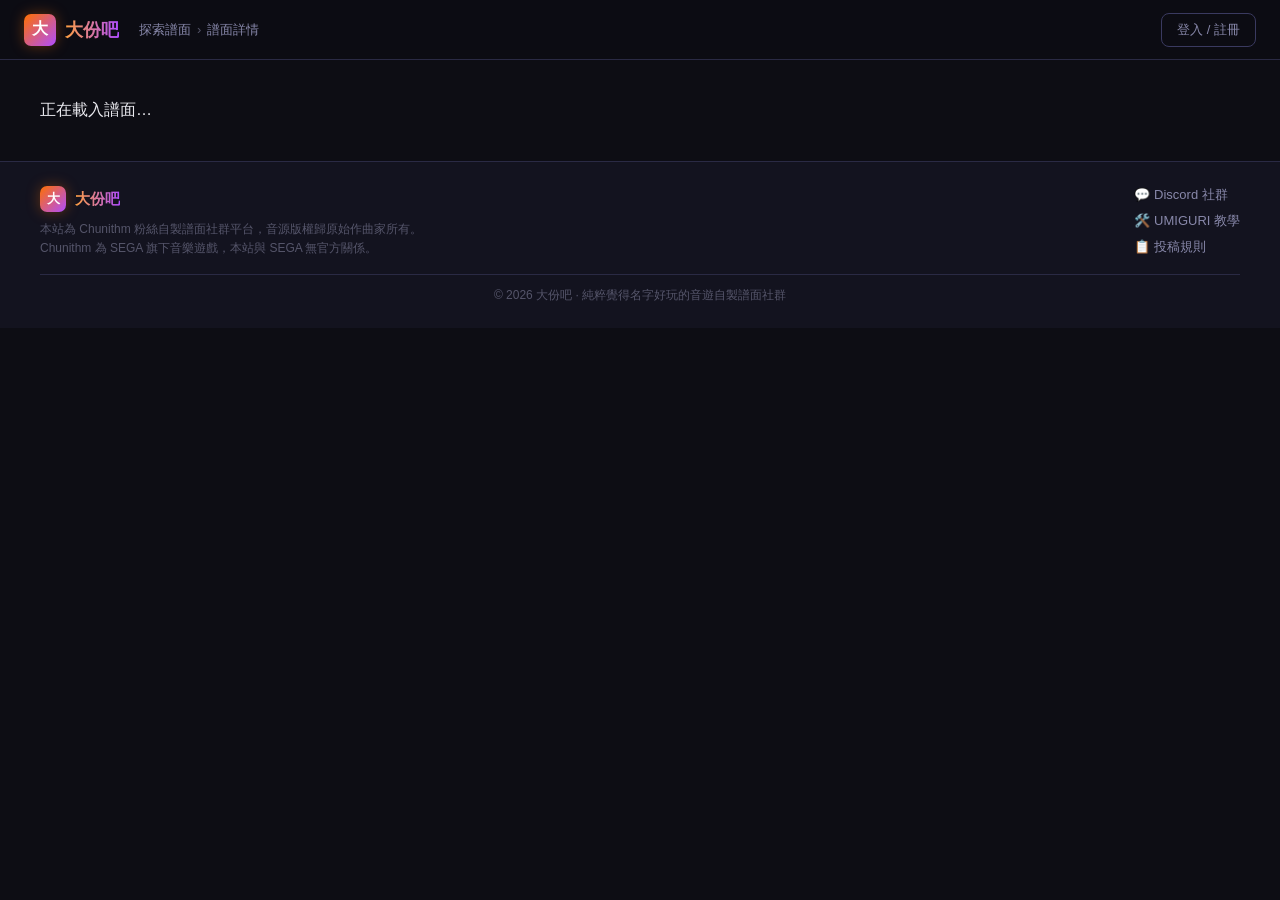
==== commit 9ef118e9: "Implement dynamic chart details, strip viewer and account reactions" ====
--- a/chart_detail.html
+++ b/chart_detail.html
@@ -3,7 +3,8 @@
 <head>
   <meta charset="UTF-8" />
   <meta name="viewport" content="width=device-width, initial-scale=1.0" />
-  <title>Calamity Fortune — 大份吧</title>
+  <title>譜面詳情 — 大份吧</title>
+  <link rel="stylesheet" href="css/chart-strip-viewer.css">
   <style>
     *, *::before, *::after { box-sizing: border-box; margin: 0; padding: 0; }
 
@@ -141,57 +142,8 @@
     .tab-panel { display: none; padding: 24px 0; }
     .tab-panel.active { display: block; }
 
-    /* ── VIEWER TAB ── */
-    .viewer-toolbar { display: flex; align-items: center; justify-content: space-between; margin-bottom: 12px; flex-wrap: wrap; gap: 8px; }
-    .viewer-title { font-size: 14px; font-weight: 700; color: var(--text); display: flex; align-items: center; gap: 8px; }
-    .viewer-actions { display: flex; gap: 8px; }
-    .viewer-btn { display: flex; align-items: center; gap: 6px; background: var(--bg2); border: 1px solid var(--border-b); color: var(--dim); padding: 7px 14px; border-radius: 8px; font-size: 13px; font-weight: 600; cursor: pointer; transition: all .2s; }
+    .viewer-btn { display: flex; align-items: center; gap: 6px; background: var(--bg2); border: 1px solid var(--border-b); color: var(--dim); padding: 7px 14px; border-radius: 8px; font-size: 13px; font-weight: 600; cursor: pointer; }
     .viewer-btn:hover { color: var(--text); border-color: var(--orange-l); }
-
-    .viewer-container {
-      background: var(--bg2); border: 1px solid var(--border); border-radius: var(--r);
-      overflow: hidden; position: relative;
-      height: 480px; cursor: grab; user-select: none;
-      display: flex; align-items: flex-start; justify-content: center;
-    }
-    .viewer-container:active { cursor: grabbing; }
-    .viewer-inner {
-      width: 100%; height: 100%; overflow: hidden; position: relative;
-      display: flex; align-items: flex-start; justify-content: center;
-    }
-    .chart-img-wrap {
-      transform-origin: top center;
-      will-change: transform;
-      padding: 20px;
-    }
-    .chart-img-placeholder {
-      width: 280px;
-      background: linear-gradient(to bottom,
-        #2a1a3e 0%, #1e1030 8%, #2a0a1a 16%, #1a0a2e 24%,
-        #2a1a3e 32%, #1e1030 40%, #2a0a1a 48%, #1a0a2e 56%,
-        #2a1a3e 64%, #1e1030 72%, #2a0a1a 80%, #1a0a2e 88%, #2a1a3e 100%
-      );
-      border-radius: 8px; position: relative; overflow: hidden;
-    }
-    .chart-note-row { display: flex; justify-content: space-around; align-items: center; padding: 4px 12px; position: relative; }
-    .chart-note { width: 28px; height: 10px; border-radius: 3px; background: rgba(255,111,0,.7); border: 1px solid rgba(255,111,0,.9); }
-    .chart-note.air { background: rgba(61,228,255,.6); border-color: var(--blue); height: 8px; }
-    .chart-note.hold { width: 26px; height: 40px; border-radius: 4px; background: linear-gradient(to bottom,rgba(176,77,255,.8),rgba(176,77,255,.3)); border-color: var(--purple); }
-    .chart-note.slide { width: 60px; height: 8px; border-radius: 4px; background: linear-gradient(90deg,rgba(255,111,0,.5),rgba(176,77,255,.5)); }
-    .chart-note.flick { width: 28px; height: 12px; border-radius: 3px; background: rgba(255,61,170,.7); border: 1px solid #ff3daa; }
-    .chart-note.empty { background: transparent; border: none; }
-
-    .viewer-hint { position: absolute; bottom: 12px; right: 14px; font-size: 11px; color: var(--dimmer); pointer-events: none; }
-    .zoom-controls { position: absolute; bottom: 12px; left: 14px; display: flex; gap: 6px; }
-    .zoom-btn { width: 30px; height: 30px; background: rgba(13,13,20,.8); border: 1px solid var(--border-b); color: var(--dim); border-radius: 6px; font-size: 16px; cursor: pointer; display: flex; align-items: center; justify-content: center; transition: all .2s; }
-    .zoom-btn:hover { color: var(--text); border-color: var(--orange-l); }
-
-    /* Fullscreen modal */
-    .fullscreen-overlay { display: none; position: fixed; inset: 0; z-index: 500; background: rgba(0,0,0,.95); }
-    .fullscreen-overlay.open { display: flex; align-items: center; justify-content: center; }
-    .fullscreen-close { position: absolute; top: 16px; right: 20px; background: rgba(255,255,255,.1); border: 1px solid var(--border-b); color: var(--text); width: 40px; height: 40px; border-radius: 50%; font-size: 20px; cursor: pointer; display: flex; align-items: center; justify-content: center; }
-    .fullscreen-close:hover { background: rgba(255,111,0,.2); }
-    .fullscreen-inner { max-width: 400px; width: 90%; max-height: 90vh; overflow-y: auto; }
 
     /* ── YOUTUBE TAB ── */
     .yt-wrap { border-radius: var(--r); overflow: hidden; background: #000; aspect-ratio: 16/9; position: relative; }
@@ -263,11 +215,6 @@
     .star-picker:hover .star-btn { color: var(--gold); }
     .star-picker .star-btn:hover ~ .star-btn { color: var(--dimmer); }
 
-    .compose-row { display: flex; align-items: center; gap: 8px; margin-bottom: 10px; }
-    .compose-row input[type=checkbox] { width: 15px; height: 15px; accent-color: var(--orange); cursor: pointer; }
-    .compose-row label { font-size: 13px; color: var(--dim); cursor: pointer; }
-    .measure-input { width: 60px; background: var(--bg3); border: 1px solid var(--border-b); color: var(--text); padding: 4px 8px; border-radius: 6px; font-size: 13px; outline: none; display: none; }
-    .measure-input.show { display: inline-block; }
 
     .review-textarea { width: 100%; background: var(--bg3); border: 1px solid var(--border-b); color: var(--text); padding: 12px 14px; border-radius: 8px; font-size: 14px; resize: vertical; min-height: 90px; outline: none; font-family: inherit; transition: border-color .2s; }
     .review-textarea::placeholder { color: var(--dimmer); }
@@ -289,10 +236,11 @@
     .reviewer-name { font-size: 14px; font-weight: 700; }
     .review-date { font-size: 12px; color: var(--dimmer); }
     .review-stars { color: var(--gold); font-size: 13px; letter-spacing: 1px; }
-    .measure-tag { display: inline-flex; align-items: center; gap: 4px; background: rgba(176,77,255,.12); border: 1px solid rgba(176,77,255,.3); color: var(--purple); padding: 2px 8px; border-radius: 4px; font-size: 11px; font-weight: 700; margin-left: 6px; }
     .review-text { font-size: 14px; color: var(--dim); line-height: 1.7; }
     .review-helpful { display: flex; align-items: center; gap: 8px; margin-top: 10px; }
     .helpful-btn { background: rgba(255,255,255,.05); border: 1px solid var(--border); color: var(--dimmer); padding: 4px 12px; border-radius: 20px; font-size: 12px; cursor: pointer; transition: all .2s; }
+    .helpful-btn.active { color: var(--orange); border-color: var(--orange); background: rgba(255,140,0,.12); }
+    .helpful-btn:disabled { opacity: .5; cursor: wait; }
     .helpful-btn:hover { border-color: var(--border-b); color: var(--dim); }
 
     /* ── CHARTER BOX ── */
@@ -364,9 +312,11 @@
       .related-grid { grid-template-columns: repeat(2,1fr); }
       .breadcrumb { display: none; }
     }
-  </style>
+  [hidden]{display:none!important;} button:disabled{opacity:.5;cursor:wait;} .review-text{white-space:pre-wrap;overflow-wrap:anywhere;} img{max-width:100%;}
+</style>
 <script defer src="js/login-controls.js"></script>
 <script type="module" src="js/auth.js"></script>
+<script type="module" src="js/pages/chart-detail.js"></script>
 <script type="module" src="js/pages/chart-download.js"></script>
 </head>
 <body>
@@ -381,7 +331,7 @@
     <nav class="breadcrumb">
       <a href="index.html">探索譜面</a>
       <span>›</span>
-      <span style="color:var(--dim);">Calamity Fortune</span>
+      <span style="color:var(--dim);">譜面詳情</span>
     </nav>
   </div>
   <div class="hdr-right">
@@ -393,320 +343,50 @@
   </div>
 </header>
 
-<!-- ===== HERO ===== -->
-<section class="hero">
-  <div class="hero-blur"></div>
-  <div class="hero-overlay"></div>
-  <div class="hero-content">
-    <div class="cover-art">🎸</div>
-    <div class="hero-info">
-      <div class="hero-category">🎮 Original / Touhou Arrange</div>
-      <div class="hero-title-wrap">
-        <h1 class="hero-title">Calamity Fortune</h1>
-        <button class="btn-copy" id="copyTitle" onclick="copyTitle()">複製曲名</button>
-      </div>
-      <div class="hero-creators">
-        🎵 <strong>作曲家</strong>：<a href="#" class="creator-link">xi</a>
-        &nbsp;&nbsp;|&nbsp;&nbsp;
-        🎼 <strong>譜面師</strong>：<a href="#charter" class="creator-link">七瀬 (Nanase)</a>
-      </div>
-      <div class="hero-badges">
-        <span class="diff-badge diff-master">MASTER 15.0</span>
-        <span class="meta-pill">🎵 BPM 220</span>
-        <span class="meta-pill">📂 Touhou Arrange</span>
-      </div>
-      <div class="hero-stats">
-        <div class="hero-stat">⬇️ &nbsp;<strong>3,842</strong> &nbsp;下載</div>
-        <div class="hero-stat">👁️ &nbsp;<strong>28,104</strong> &nbsp;瀏覽</div>
-        <div class="hero-stat">📅 &nbsp;<strong>2026-08-14</strong> &nbsp;發布</div>
-        <div class="hero-stat">🔄 &nbsp;<strong>2026-09-01</strong> &nbsp;更新</div>
-      </div>
+
+<p id="detailStatus" role="status" style="padding:40px;">正在載入譜面…</p>
+<main id="chartDetail" hidden>
+<section class="hero"><div class="hero-blur"></div><div class="hero-overlay"></div><div class="hero-content">
+<div class="cover-art" id="coverArt">🎵</div><div class="hero-info">
+<div class="hero-category" id="category"></div><div class="hero-title-wrap"><h1 class="hero-title" id="chartTitle"></h1><button class="btn-copy" id="copyTitle">複製曲名</button></div>
+<div class="hero-creators" id="creators"></div><div class="hero-badges" id="metadata"></div><div class="hero-stats" id="chartStats"></div>
+</div></div></section>
+<div class="action-bar"><button class="btn-dl" id="packageDownloadBtn" disabled>📦 下載完整遊玩包</button><span id="packageSize"></span>
+<button class="btn-fav" id="favBtn" disabled><span id="favText">收藏譜面</span></button><button class="btn-share" id="shareBtn">🔗 分享此頁</button></div>
+<p id="actionMessage" role="status" style="padding:12px 40px;"></p>
+<div class="tabs-wrap"><div class="section-hd">譜面描述</div><p id="description" style="white-space:pre-wrap;overflow-wrap:anywhere;"></p>
+<div class="tab-list"><button class="tab-btn active" onclick="switchTab('viewer',this)">🖼️ 展譜圖</button><button class="tab-btn" onclick="switchTab('youtube',this)">▶️ 示範影片</button></div>
+<div class="tab-panel active" id="tab-viewer">
+  <section class="strip-viewer" id="stripViewer" role="region" aria-label="展譜圖檢視器">
+    <div class="strip-toolbar" aria-label="展譜圖控制列">
+      <button type="button" data-strip-action="out" aria-label="縮小展譜圖" disabled>−</button>
+      <output class="strip-zoom-label" aria-label="目前展譜圖倍率">—</output>
+      <button type="button" data-strip-action="in" aria-label="放大展譜圖" disabled>＋</button>
+      <button type="button" data-strip-action="original" aria-pressed="false" disabled>100%</button>
+      <button type="button" data-strip-action="fit" aria-pressed="false" disabled>Fit Height</button>
+      <button type="button" data-strip-action="reset" disabled>↺ Reset</button>
+      <button type="button" data-strip-action="fullscreen" aria-expanded="false" disabled>⛶ 全螢幕查看</button>
+      <a id="stripDownload" hidden download>下載原圖</a>
     </div>
-  </div>
-</section>
-
-<!-- ===== ACTION BAR ===== -->
-<div class="action-bar">
-  <button class="btn-dl" id="packageDownloadBtn">
-    <div>
-      <div style="font-size:16px;">📦 下載完整遊玩包</div>
-      <div class="btn-dl-meta">含 譜面 + 音檔 + 曲繪</div>
+    <div class="strip-viewport" id="viewerContainer" tabindex="0" aria-label="可捲動的展譜圖" aria-describedby="stripHint">
+      <div class="strip-status" role="status">正在載入展譜圖…</div>
+      <div class="strip-surface" hidden><img class="strip-image" alt="展譜圖" draggable="false" decoding="async"></div>
     </div>
-  </button>
-  <button class="btn-fav" id="favBtn" onclick="toggleFav()">
-    <span id="favStar">⭐</span> <span id="favText">收藏譜面</span>
-  </button>
-  <button class="btn-share" id="shareBtn" onclick="copyLink()">
-    🔗 <span id="shareText">分享此頁</span>
-  </button>
+    <div class="strip-footer"><span class="strip-dimensions"></span><span id="stripHint">拖曳／捲動查看 · Ctrl + 滾輪縮放 · 手機雙指縮放 · 全螢幕按 ESC 離開</span></div>
+  </section>
 </div>
-
-<!-- ===== TABS ===== -->
-<div class="tabs-wrap">
-  <div class="tab-list">
-    <button class="tab-btn active" onclick="switchTab('viewer',this)">🖼️ 展譜圖 Viewer</button>
-    <button class="tab-btn" onclick="switchTab('youtube',this)">▶️ 示範影片</button>
-  </div>
-
-  <!-- Tab: Viewer -->
-  <div class="tab-panel active" id="tab-viewer">
-    <div class="viewer-toolbar">
-      <div class="viewer-title">📊 縱向展譜圖 &nbsp;<span style="font-size:12px;color:var(--dimmer);font-weight:400;">滾輪縮放・拖曳平移</span></div>
-      <div class="viewer-actions">
-        <button class="viewer-btn" onclick="openFullscreen()">🔍 全螢幕檢視</button>
-        <button class="viewer-btn">📥 下載高清原圖</button>
-      </div>
-    </div>
-    <div class="viewer-container" id="viewerContainer">
-      <div class="viewer-inner">
-        <div class="chart-img-wrap" id="chartImgWrap">
-          <div class="chart-img-placeholder" id="chartPlaceholder">
-            <!-- Generated note rows representing a chart strip -->
-          </div>
-        </div>
-      </div>
-      <div class="zoom-controls">
-        <button class="zoom-btn" onclick="zoomIn()">+</button>
-        <button class="zoom-btn" onclick="zoomOut()">−</button>
-        <button class="zoom-btn" onclick="resetZoom()" title="重置">↺</button>
-      </div>
-      <div class="viewer-hint">滾輪縮放 / 拖曳平移</div>
-    </div>
-  </div>
-
-  <!-- Tab: YouTube -->
-  <div class="tab-panel" id="tab-youtube">
-    <div class="yt-wrap">
-      <div class="yt-placeholder" onclick="this.innerHTML='<iframe width=\'100%\' height=\'100%\' src=\'https://www.youtube.com/embed/dQw4w9WgXcQ?autoplay=1\' frameborder=\'0\' allow=\'autoplay; encrypted-media\' allowfullscreen></iframe>'">
-        <div class="yt-play">▶</div>
-        <div class="yt-meta">
-          <strong>Calamity Fortune MASTER 15.0 — 手元示範</strong>
-          <span>by 七瀬 · 點擊播放</span>
-        </div>
-      </div>
-    </div>
-  </div>
-</div>
-
-<!-- Fullscreen Modal -->
-<div class="fullscreen-overlay" id="fullscreenOverlay">
-  <button class="fullscreen-close" onclick="closeFullscreen()">✕</button>
-  <div class="fullscreen-inner" id="fullscreenInner"></div>
-</div>
-
-<!-- ===== REVIEWS ===== -->
-<div class="review-section">
-
-  <!-- Rating Overview -->
-  <div class="section-hd">評分總覽</div>
-  <div class="rating-overview">
-    <div class="rating-big">
-      <div class="rating-score">4.8</div>
-      <div class="rating-stars">★★★★★</div>
-      <div class="rating-count">共 412 人評分</div>
-    </div>
-    <div class="rating-bars">
-      <div class="bar-row"><span class="bar-label">★5</span><div class="bar-track"><div class="bar-fill" style="width:72%"></div></div><span class="bar-count">297</span></div>
-      <div class="bar-row"><span class="bar-label">★4</span><div class="bar-track"><div class="bar-fill" style="width:18%"></div></div><span class="bar-count">74</span></div>
-      <div class="bar-row"><span class="bar-label">★3</span><div class="bar-track"><div class="bar-fill" style="width:6%"></div></div><span class="bar-count">25</span></div>
-      <div class="bar-row"><span class="bar-label">★2</span><div class="bar-track"><div class="bar-fill" style="width:2%"></div></div><span class="bar-count">9</span></div>
-      <div class="bar-row"><span class="bar-label">★1</span><div class="bar-track"><div class="bar-fill" style="width:1%"></div></div><span class="bar-count">7</span></div>
-    </div>
-  </div>
-
-  <!-- Community Difficulty -->
-  <div class="section-hd">體感難度</div>
-  <div class="cd-card">
-    <div class="cd-row">
-      <span class="cd-label">🎼 創作者定數</span>
-      <span class="cd-val" style="color:var(--purple);">15.0</span>
-      <div class="cd-diff-bar" style="max-width:200px;">
-        <div class="cd-fill creator" style="width:90%;"></div>
-      </div>
-    </div>
-    <div class="cd-row">
-      <span class="cd-label">👥 社群均值</span>
-      <span class="cd-val" style="color:var(--orange-l);">15.2</span>
-      <div class="cd-diff-bar" style="max-width:200px;">
-        <div class="cd-fill community" style="width:94%;"></div>
-      </div>
-    </div>
-    <!-- Login gate for voting -->
-    <div class="cd-vote-wrap">
-      <div class="cd-vote-label">📊 填入你的體感難度（需登入）</div>
-      <div class="cd-vote-input">
-        <input type="number" min="1" max="16" step="0.1" placeholder="如 15.3" id="cdVoteInput" />
-        <button class="btn-vote" onclick="requireLogin(cdVoteInput)">送出投票</button>
-      </div>
-    </div>
-  </div>
-
-  <!-- Quick Tags -->
-  <div class="section-hd">玩家標籤</div>
-  <div class="quick-tags-wrap">
-    <div style="font-size:13px;color:var(--dim);">點擊可投票 +1（需登入）</div>
-    <div class="quick-tags">
-      <button class="qtag active" onclick="voteTag(this)">
-        神譜 <span class="qtag-count" id="tcount-0">24</span>
-      </button>
-      <button class="qtag" onclick="voteTag(this)">
-        手速考驗 <span class="qtag-count" id="tcount-1">18</span>
-      </button>
-      <button class="qtag" onclick="voteTag(this)">
-        配置精妙 <span class="qtag-count" id="tcount-2">15</span>
-      </button>
-      <button class="qtag" onclick="voteTag(this)">
-        音樂連動性高 <span class="qtag-count" id="tcount-3">12</span>
-      </button>
-      <button class="qtag danger" onclick="voteTag(this)">
-        爆手風險 <span class="qtag-count" id="tcount-4">5</span>
-      </button>
-      <button class="qtag danger" onclick="voteTag(this)">
-        判定嚴格 <span class="qtag-count" id="tcount-5">3</span>
-      </button>
-    </div>
-  </div>
-
-  <!-- Review Write -->
-  <div class="section-hd">玩家評論</div>
-
-  <!-- Guest lock (toggle via JS) -->
-  <div class="guest-lock" id="guestLock">
-    <p>登入後即可給予星等評分、留下評語，並標註具體小節討論</p>
-    <button class="btn-login-cta" onclick="openModal()">
-      <svg width="18" height="18" viewBox="0 0 24 24" fill="#fff" style="vertical-align:middle;margin-right:6px;"><path d="M20.317 4.37a19.791 19.791 0 0 0-4.885-1.515.074.074 0 0 0-.079.037c-.21.375-.444.864-.608 1.25a18.27 18.27 0 0 0-5.487 0 12.64 12.64 0 0 0-.617-1.25.077.077 0 0 0-.079-.037A19.736 19.736 0 0 0 3.677 4.37a.07.07 0 0 0-.032.027C.533 9.046-.32 13.58.099 18.057a.082.082 0 0 0 .031.057 19.9 19.9 0 0 0 5.993 3.03.078.078 0 0 0 .084-.028 14.09 14.09 0 0 0 1.226-1.994.076.076 0 0 0-.041-.106 13.107 13.107 0 0 1-1.872-.892.077.077 0 0 1-.008-.128 10.2 10.2 0 0 0 .372-.292.074.074 0 0 1 .077-.01c3.928 1.793 8.18 1.793 12.062 0a.074.074 0 0 1 .078.01c.12.098.246.198.373.292a.077.077 0 0 1-.006.127 12.299 12.299 0 0 1-1.873.892.077.077 0 0 0-.041.107c.36.698.772 1.362 1.225 1.993a.076.076 0 0 0 .084.028 19.839 19.839 0 0 0 6.002-3.03.077.077 0 0 0 .032-.054c.5-5.177-.838-9.674-3.549-13.66a.061.061 0 0 0-.031-.03z"/></svg>
-      以 Discord 登入後評論
-    </button>
-  </div>
-
-  <!-- Review form (hidden for guests in production) -->
-  <div class="review-compose" id="reviewCompose" style="opacity:.35;pointer-events:none;">
-    <div class="review-compose-header">
-      <span style="font-size:14px;font-weight:700;">寫下你的評論</span>
-      <div class="star-picker" id="starPicker">
-        <button class="star-btn" onclick="setStar(1)">★</button>
-        <button class="star-btn" onclick="setStar(2)">★</button>
-        <button class="star-btn" onclick="setStar(3)">★</button>
-        <button class="star-btn" onclick="setStar(4)">★</button>
-        <button class="star-btn" onclick="setStar(5)">★</button>
-      </div>
-    </div>
-    <div class="compose-row">
-      <input type="checkbox" id="measureCheck" onchange="toggleMeasure()">
-      <label for="measureCheck">標註小節</label>
-      <input class="measure-input" type="number" min="1" placeholder="小節數" id="measureNum">
-    </div>
-    <textarea class="review-textarea" placeholder="分享你的遊玩體驗、對譜面的看法，或針對某段配置的具體討論…"></textarea>
-    <div class="review-submit-row">
-      <button class="btn-review-submit">發表評論</button>
-    </div>
-  </div>
-
-  <!-- Existing reviews -->
-  <div id="reviewList">
-    <div class="review-card">
-      <div class="review-meta">
-        <div class="reviewer-avatar">N</div>
-        <div>
-          <div class="reviewer-name">NightSky_CHU <span class="review-stars">★★★★★</span></div>
-          <div class="review-date">2026-09-10</div>
-        </div>
-      </div>
-      <div class="review-text">七瀬的配置一如既往地精準，第三段的 Hold + Air 組合完美對應了副歌的高潮。這首在 MASTER 15.0 裡算是體感偏高，手速段落密度很大，建議 14.5+ 的玩家再來挑戰。整體神譜無誤！</div>
-      <div class="review-helpful"><span style="font-size:12px;color:var(--dimmer);">有幫助嗎？</span><button class="helpful-btn">👍 42</button><button class="helpful-btn">👎 2</button></div>
-    </div>
-
-    <div class="review-card">
-      <div class="review-meta">
-        <div class="reviewer-avatar" style="background:linear-gradient(135deg,var(--purple),var(--blue));">A</div>
-        <div>
-          <div class="reviewer-name">Aozora_PLAYER <span class="review-stars">★★★★☆</span> <span class="measure-tag">📍 第 32 小節</span></div>
-          <div class="review-date">2026-09-05</div>
-        </div>
-      </div>
-      <div class="review-text">整體很好玩，但第 32 小節的三連 Flick 在快速 BPM 下排列有點過密，第一次打很容易因為位置判斷來不及而爆手。建議創作者可以考慮微調一下間距，其他部分都非常棒！</div>
-      <div class="review-helpful"><span style="font-size:12px;color:var(--dimmer);">有幫助嗎？</span><button class="helpful-btn">👍 28</button><button class="helpful-btn">👎 1</button></div>
-    </div>
-
-    <div class="review-card">
-      <div class="review-meta">
-        <div class="reviewer-avatar" style="background:linear-gradient(135deg,#22c55e,#16a34a);">M</div>
-        <div>
-          <div class="reviewer-name">MikuMiku_Master <span class="review-stars">★★★★★</span></div>
-          <div class="review-date">2026-08-20</div>
-        </div>
-      </div>
-      <div class="review-text">配合音樂的 Air 設計讓我感動，尤其間奏段落那段純 Air + Slide 的編排，真的是把曲子的飄逸感完全轉化成手感了。下載遊玩包的音質也很好，打包很用心。</div>
-      <div class="review-helpful"><span style="font-size:12px;color:var(--dimmer);">有幫助嗎？</span><button class="helpful-btn">👍 35</button><button class="helpful-btn">👎 0</button></div>
-    </div>
-  </div>
-</div>
-
-<!-- ===== CHARTER ===== -->
-<div class="charter-section" id="charter">
-  <div class="section-hd">創作者資訊</div>
-  <div class="charter-card">
-    <div class="charter-avatar">七</div>
-    <div class="charter-info">
-      <div class="charter-name-row">
-        <span class="charter-name">七瀬 (Nanase)</span>
-        <span class="verified-badge">✓ 認證創作者</span>
-      </div>
-      <div class="charter-stats">
-        <div class="charter-stat"><strong>23</strong><span>自製譜</span></div>
-        <div class="charter-stat"><strong>48.2K</strong><span>總下載</span></div>
-        <div class="charter-stat"><strong>4.7</strong><span>平均評分</span></div>
-      </div>
-      <div class="charter-bio">專注於東方 / xi 系列高難度自製譜，擅長手速段落設計與音符節奏連動。歡迎大家反饋遊玩體驗！</div>
-      <div class="charter-links">
-        <a href="#" class="social-link">▶ YouTube</a>
-        <a href="#" class="social-link">𝕏 Twitter / X</a>
-        <a href="#" class="social-link">💬 Discord</a>
-      </div>
-      <button class="btn-all-charts">查看七瀬的所有自製譜 →</button>
-    </div>
-  </div>
-</div>
-
-<!-- ===== RELATED ===== -->
-<div class="related-section">
-  <div class="section-hd">你可能也喜歡</div>
-  <div class="related-grid">
-    <div class="rel-card">
-      <div class="rel-cover">🌙<span class="rel-diff-badge diff-ultima">ULTIMA 14.9</span></div>
-      <div class="rel-body">
-        <div class="rel-title">Grievous Lady</div>
-        <div class="rel-designer">Chart by あまね</div>
-        <div class="rel-foot"><span class="rel-stars">★★★★★</span><span class="rel-rating">4.8</span></div>
-      </div>
-    </div>
-    <div class="rel-card">
-      <div class="rel-cover">💎<span class="rel-diff-badge diff-ultima">ULTIMA 15.4</span></div>
-      <div class="rel-body">
-        <div class="rel-title">FREEDOM DiVE↓</div>
-        <div class="rel-designer">Chart by APEX</div>
-        <div class="rel-foot"><span class="rel-stars">★★★★★</span><span class="rel-rating">5.0</span></div>
-      </div>
-    </div>
-    <div class="rel-card">
-      <div class="rel-cover">🏯<span class="rel-diff-badge diff-master">MASTER 14.4</span></div>
-      <div class="rel-body">
-        <div class="rel-title">廃墟と楽園</div>
-        <div class="rel-designer">Chart by 水無月</div>
-        <div class="rel-foot"><span class="rel-stars">★★★★☆</span><span class="rel-rating">4.6</span></div>
-      </div>
-    </div>
-    <div class="rel-card">
-      <div class="rel-cover">🎸<span class="rel-diff-badge diff-master">MASTER 15.1</span></div>
-      <div class="rel-body">
-        <div class="rel-title">Arcaea</div>
-        <div class="rel-designer">Chart by 七瀬</div>
-        <div class="rel-foot"><span class="rel-stars">★★★★★</span><span class="rel-rating">4.7</span></div>
-      </div>
-    </div>
-  </div>
-</div>
-
+<div class="tab-panel" id="tab-youtube"><div class="yt-wrap" id="video">未提供示範影片</div></div></div>
+<div class="review-section"><div class="section-hd">五星評論總覽</div><div class="rating-overview"><div class="rating-big"><div class="rating-score" id="reviewAverage">—</div><div class="rating-count" id="reviewCount"></div></div><div class="rating-bars" id="ratingBars"></div></div>
+<div class="section-hd">體感難度</div><div class="cd-card"><div class="cd-row">🎼 創作者定數 <strong id="creatorRating"></strong></div><div class="cd-row">👥 社群平均 <strong id="communityAverage">—</strong><span id="communityCount"></span></div>
+<div class="cd-vote-label" id="myRating">登入後可投票</div><div class="cd-vote-input"><input type="number" min="1" max="16" step="0.1" id="cdVoteInput" aria-label="體感難度"><button class="btn-vote" id="communitySubmit">送出投票</button></div></div>
+<div class="section-hd">玩家標籤</div><div class="quick-tags-wrap"><p>點擊投票（需登入）</p><div class="quick-tags" id="chartTags"></div></div>
+<div class="section-hd">玩家評論</div><div class="guest-lock" id="guestLock"><p>登入後可以評分與評論</p><button class="btn-login-cta" onclick="openLoginModal()">登入</button></div>
+<form class="review-compose" id="reviewCompose" hidden><div class="review-compose-header">你的評論（每人一則，可修改）<div class="star-picker" id="starPicker"><button type="button" class="star-btn" data-star="1" aria-label="1 星">★</button><button type="button" class="star-btn" data-star="2" aria-label="2 星">★</button><button type="button" class="star-btn" data-star="3" aria-label="3 星">★</button><button type="button" class="star-btn" data-star="4" aria-label="4 星">★</button><button type="button" class="star-btn" data-star="5" aria-label="5 星">★</button></div></div>
+<textarea class="review-textarea" id="reviewBody" required maxlength="10000" aria-label="評論內容"></textarea><div class="review-submit-row"><button class="btn-review-submit" id="reviewSubmit">發表／更新評論</button></div></form>
+<div id="reviewList"></div><button class="viewer-btn" id="moreReviews" hidden>載入更多評論</button></div>
+<div class="charter-section" id="charter"><div class="section-hd">創作者資訊</div><div class="charter-card"><div class="charter-avatar" id="creatorAvatar"></div><div class="charter-info"><div class="charter-name-row"><span class="charter-name" id="creatorName"></span><span class="verified-badge" id="creatorVerified" hidden>✓ 認證創作者</span></div><div class="charter-bio" id="creatorBio"></div><div class="charter-links" id="creatorLinks"></div></div></div></div>
+<div class="related-section"><div class="section-hd">其他譜面</div><div class="related-grid" id="relatedCharts"></div></div>
+</main>
 <!-- ===== FOOTER ===== -->
 <footer>
   <div class="footer-inner">
@@ -744,41 +424,9 @@
 </div>
 
 <script>
-// ── Modal ──
-const modalOverlay = document.getElementById('modalOverlay');
-function openModal() { modalOverlay.classList.add('open'); }
-function closeModal() { modalOverlay.classList.remove('open'); }
-function handleOverlayClick(e) { if (e.target === modalOverlay) closeModal(); }
-
-// ── Login gate ──
-function requireLogin(el) { openModal(); }
-
-// ── Copy title ──
-function copyTitle() {
-  navigator.clipboard.writeText('Calamity Fortune').catch(()=>{});
-  const btn = document.getElementById('copyTitle');
-  btn.textContent = '✓ 已複製'; btn.classList.add('copied');
-  setTimeout(() => { btn.textContent = '複製曲名'; btn.classList.remove('copied'); }, 2000);
-}
-
-// ── Share ──
-function copyLink() {
-  navigator.clipboard.writeText(location.href).catch(()=>{});
-  const btn = document.getElementById('shareBtn');
-  const txt = document.getElementById('shareText');
-  txt.textContent = '✓ 連結已複製'; btn.classList.add('copied');
-  setTimeout(() => { txt.textContent = '分享此頁'; btn.classList.remove('copied'); }, 2000);
-}
-
-// ── Fav ──
-let favActive = false;
-function toggleFav() {
-  favActive = !favActive;
-  document.getElementById('favBtn').classList.toggle('active', favActive);
-  document.getElementById('favStar').textContent = favActive ? '💛' : '⭐';
-  document.getElementById('favText').textContent = favActive ? '已收藏' : '收藏譜面';
-}
-
+function openModal(){openLoginModal();}
+function closeModal(){closeLoginModal();}
+function handleOverlayClick(e){if(e.target.id==='modalOverlay')closeModal();}
 // ── Tabs ──
 function switchTab(id, btn) {
   document.querySelectorAll('.tab-panel').forEach(p => p.classList.remove('active'));
@@ -787,91 +435,6 @@
   btn.classList.add('active');
 }
 
-// ── Viewer zoom & drag ──
-let scale = 1, posX = 0, posY = 0, isDragging = false, startX, startY;
-const wrap = document.getElementById('chartImgWrap');
-
-function applyTransform() {
-  wrap.style.transform = `translate(${posX}px, ${posY}px) scale(${scale})`;
-}
-function zoomIn()   { scale = Math.min(scale + 0.25, 4); applyTransform(); }
-function zoomOut()  { scale = Math.max(scale - 0.25, 0.5); applyTransform(); }
-function resetZoom(){ scale = 1; posX = 0; posY = 0; applyTransform(); }
-
-const container = document.getElementById('viewerContainer');
-container.addEventListener('wheel', e => {
-  e.preventDefault();
-  scale = Math.max(0.5, Math.min(4, scale - e.deltaY * 0.001));
-  applyTransform();
-}, { passive: false });
-
-container.addEventListener('mousedown', e => { isDragging = true; startX = e.clientX - posX; startY = e.clientY - posY; });
-window.addEventListener('mousemove', e => { if (!isDragging) return; posX = e.clientX - startX; posY = e.clientY - startY; applyTransform(); });
-window.addEventListener('mouseup', () => isDragging = false);
-
-// Touch support
-container.addEventListener('touchstart', e => { const t = e.touches[0]; isDragging = true; startX = t.clientX - posX; startY = t.clientY - posY; }, { passive: true });
-container.addEventListener('touchmove', e => { if (!isDragging) return; const t = e.touches[0]; posX = t.clientX - startX; posY = t.clientY - startY; applyTransform(); e.preventDefault(); }, { passive: false });
-container.addEventListener('touchend', () => isDragging = false);
-
-// ── Generate chart strip ──
-(function generateChart() {
-  const ph = document.getElementById('chartPlaceholder');
-  const noteTypes = [
-    ['chart-note','chart-note empty','chart-note air','chart-note empty'],
-    ['chart-note empty','chart-note','chart-note','chart-note empty'],
-    ['chart-note empty','chart-note air','chart-note empty','chart-note air'],
-    ['chart-note slide','chart-note empty','chart-note empty','chart-note empty'],
-    ['chart-note','chart-note flick','chart-note empty','chart-note'],
-    ['chart-note hold','chart-note empty','chart-note empty','chart-note hold'],
-    ['chart-note empty','chart-note','chart-note air','chart-note empty'],
-  ];
-  const totalRows = 60;
-  let html = '';
-  for (let i = 0; i < totalRows; i++) {
-    const pattern = noteTypes[i % noteTypes.length];
-    html += '<div class="chart-note-row">';
-    pattern.forEach(c => { html += `<div class="${c}"></div>`; });
-    html += '</div>';
-    if (i % 8 === 7) html += '<div style="height:2px;background:rgba(255,255,255,.08);margin:4px 12px;"></div>';
-  }
-  ph.innerHTML = html;
-})();
-
-// ── Fullscreen ──
-function openFullscreen() {
-  const inner = document.getElementById('fullscreenInner');
-  inner.innerHTML = document.getElementById('chartPlaceholder').outerHTML;
-  document.getElementById('fullscreenOverlay').classList.add('open');
-}
-function closeFullscreen() {
-  document.getElementById('fullscreenOverlay').classList.remove('open');
-}
-
-// ── Star picker ──
-let selectedStar = 0;
-function setStar(n) {
-  selectedStar = n;
-  document.querySelectorAll('.star-btn').forEach((b,i) => b.classList.toggle('lit', i < n));
-}
-
-// ── Measure toggle ──
-function toggleMeasure() {
-  const el = document.getElementById('measureNum');
-  el.classList.toggle('show', document.getElementById('measureCheck').checked);
-}
-
-// ── Quick tag vote ──
-function voteTag(btn) {
-  const cntEl = btn.querySelector('.qtag-count');
-  if (btn.classList.contains('active')) {
-    btn.classList.remove('active');
-    cntEl.textContent = parseInt(cntEl.textContent) - 1;
-  } else {
-    btn.classList.add('active');
-    cntEl.textContent = parseInt(cntEl.textContent) + 1;
-  }
-}
 </script>
 </body>
 </html>
--- a/css/chart-strip-viewer.css
+++ b/css/chart-strip-viewer.css
@@ -0,0 +1,27 @@
+/* Scoped to chart strips; covers and avatars keep their existing rules. */
+.strip-viewer { width: 100%; max-width: 100%; min-width: 0; border: 1px solid var(--border, #2a2a44); border-radius: 12px; background: var(--bg2, #13131f); overflow: hidden; }
+.strip-toolbar { display: flex; align-items: center; gap: 8px; flex-wrap: wrap; padding: 12px; border-bottom: 1px solid var(--border, #2a2a44); }
+.strip-toolbar button, .strip-toolbar a { background: var(--bg3, #1a1a2e); border: 1px solid var(--border-b, #3a3a60); border-radius: 7px; padding: 8px 12px; color: var(--text, #eaeaf0); font: inherit; font-size: 13px; text-decoration: none; cursor: pointer; }
+.strip-toolbar button:hover, .strip-toolbar a:hover { border-color: var(--orange-l, #ffa040); }
+.strip-toolbar button[aria-pressed="true"] { color: var(--orange-l, #ffa040); border-color: var(--orange, #ff6f00); }
+.strip-toolbar button:disabled { opacity: .4; cursor: default; }
+.strip-toolbar button:focus-visible, .strip-toolbar a:focus-visible, .strip-viewport:focus-visible { outline: 2px solid var(--orange-l, #ffa040); outline-offset: -2px; }
+.strip-zoom-label { min-width: 120px; color: var(--orange-l, #ffa040); font-size: 13px; font-variant-numeric: tabular-nums; }
+.strip-viewport { position: relative; width: 100%; min-width: 0; height: clamp(280px, 65vh, 600px); overflow: auto; overscroll-behavior: contain; touch-action: none; cursor: grab; user-select: none; background: #0a0a10; }
+.strip-viewport.is-dragging { cursor: grabbing; }
+.strip-viewport::-webkit-scrollbar { width: 12px; height: 12px; }
+.strip-viewport::-webkit-scrollbar-thumb { background: #686885; border: 2px solid #13131f; border-radius: 6px; }
+.strip-viewport::-webkit-scrollbar-corner { background: #13131f; }
+.strip-surface { position: relative; padding: 0; margin: 0; }
+.strip-viewport img.strip-image { display: block; max-width: none; max-height: none; padding: 0; margin: 0; border: 0; flex: none; pointer-events: none; user-select: none; -webkit-user-drag: none; }
+.strip-status { padding: 24px; color: var(--dim, #8888aa); }
+.strip-footer { display: flex; gap: 8px 20px; flex-wrap: wrap; padding: 10px 12px; font-size: 12px; color: var(--dim, #8888aa); border-top: 1px solid var(--border, #2a2a44); }
+.strip-viewer.is-expanded { position: fixed; inset: 0; z-index: 1000; width: 100%; max-width: none; height: 100vh; height: 100dvh; border: 0; border-radius: 0; display: flex; flex-direction: column; }
+.strip-viewer.is-expanded .strip-toolbar, .strip-viewer.is-expanded .strip-footer { flex: none; }
+.strip-viewer.is-expanded .strip-viewport { flex: 1; height: auto; min-height: 0; }
+@media (max-width: 640px) {
+  .strip-toolbar { gap: 6px; padding: 8px; }
+  .strip-toolbar button, .strip-toolbar a { padding: 9px 10px; }
+  .strip-zoom-label { min-width: 105px; }
+  .strip-footer { font-size: 11px; }
+}
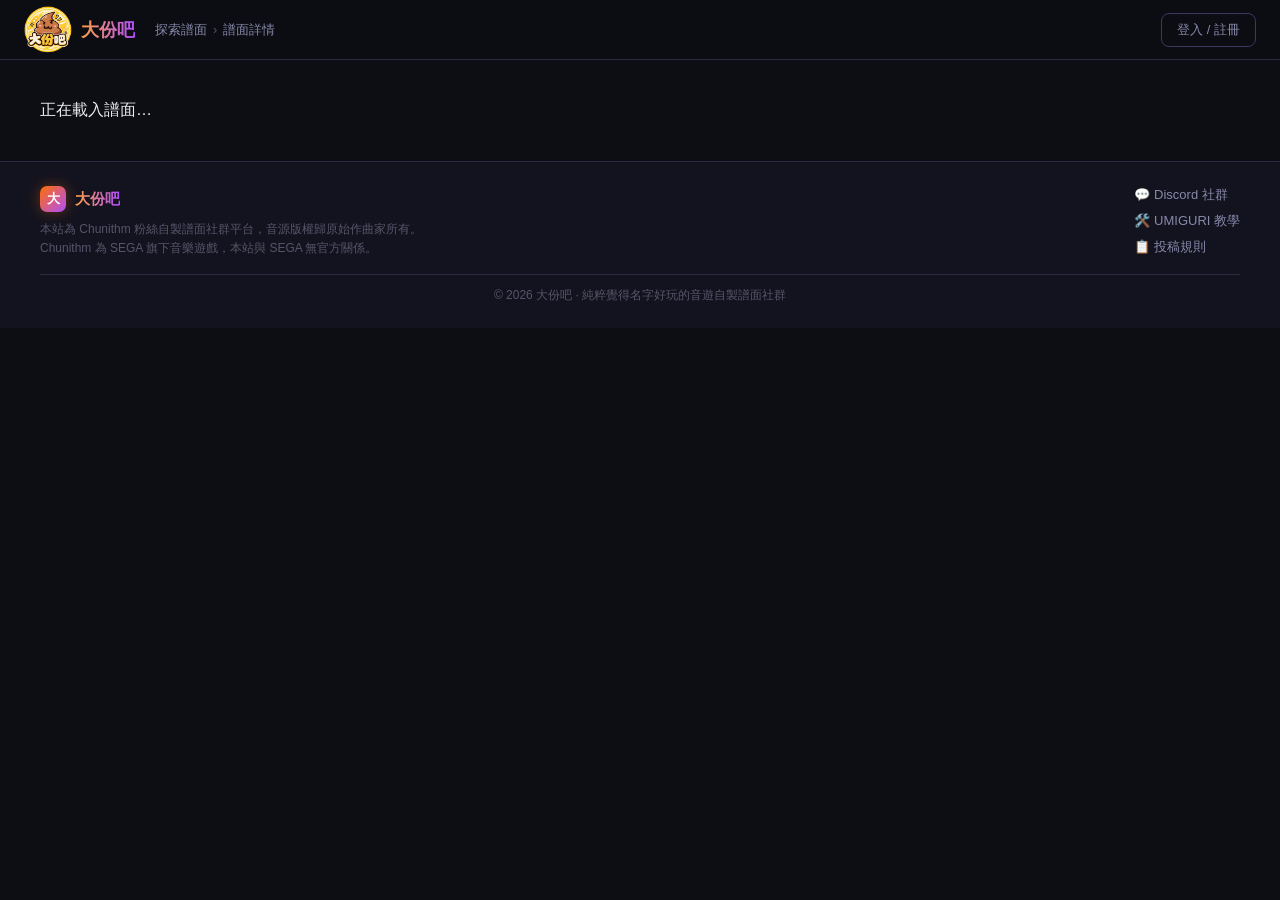
==== commit 98c753b9: "feat: add unique downloads, update logo and remove legacy viewer" ====
--- a/chart_detail.html
+++ b/chart_detail.html
@@ -313,19 +313,23 @@
       .breadcrumb { display: none; }
     }
   [hidden]{display:none!important;} button:disabled{opacity:.5;cursor:wait;} .review-text{white-space:pre-wrap;overflow-wrap:anywhere;} img{max-width:100%;}
+.account-link { display:inline-flex;align-items:center;gap:8px;min-width:0;color:inherit;text-decoration:none;cursor:pointer; }
+.account-link:hover { opacity:.8; }
+.account-link:focus-visible { outline:2px solid var(--orange);outline-offset:4px; }
 </style>
 <script defer src="js/login-controls.js"></script>
 <script type="module" src="js/auth.js"></script>
 <script type="module" src="js/pages/chart-detail.js"></script>
 <script type="module" src="js/pages/chart-download.js"></script>
+<link rel="stylesheet" href="css/brand-logo.css" />
 </head>
 <body>
 
 <!-- ===== HEADER ===== -->
 <header>
   <div style="display:flex;align-items:center;gap:20px;min-width:0;">
-    <a class="logo" href="index.html">
-      <div class="logo-icon">大</div>
+    <a class="logo" href="index.html" aria-label="大份吧首頁">
+    <img class="brand-logo" src="assets/logo_daifenba.png" alt="" width="48" height="48" />
       <span class="logo-text">大份吧</span>
     </a>
     <nav class="breadcrumb">
@@ -336,9 +340,9 @@
   </div>
   <div class="hdr-right">
     <button class="btn-login" data-auth="guest" onclick="openModal()">登入 / 註冊</button><span data-auth="user" style="display:none;align-items:center;gap:8px;max-width:220px;">
-  <img data-user="avatar" alt="使用者頭像" referrerpolicy="no-referrer" style="display:none;width:28px;height:28px;border-radius:50%;object-fit:cover;" onerror="this.style.display='none'">
+  <a class="account-link" data-account-link href="charter_studio.html#profile" aria-label="我的帳號"><img data-user="avatar" alt="使用者頭像" referrerpolicy="no-referrer" style="display:none;width:28px;height:28px;border-radius:50%;object-fit:cover;" onerror="this.style.display='none'">
   <span data-user="name" style="font-size:13px;overflow:hidden;text-overflow:ellipsis;white-space:nowrap;"></span>
-  <button class="btn-login" onclick="logout()">登出</button>
+  </a><button class="btn-login" onclick="event.stopPropagation();logout()">登出</button>
 </span>
   </div>
 </header>
@@ -379,7 +383,7 @@
 <div class="review-section"><div class="section-hd">五星評論總覽</div><div class="rating-overview"><div class="rating-big"><div class="rating-score" id="reviewAverage">—</div><div class="rating-count" id="reviewCount"></div></div><div class="rating-bars" id="ratingBars"></div></div>
 <div class="section-hd">體感難度</div><div class="cd-card"><div class="cd-row">🎼 創作者定數 <strong id="creatorRating"></strong></div><div class="cd-row">👥 社群平均 <strong id="communityAverage">—</strong><span id="communityCount"></span></div>
 <div class="cd-vote-label" id="myRating">登入後可投票</div><div class="cd-vote-input"><input type="number" min="1" max="16" step="0.1" id="cdVoteInput" aria-label="體感難度"><button class="btn-vote" id="communitySubmit">送出投票</button></div></div>
-<div class="section-hd">玩家標籤</div><div class="quick-tags-wrap"><p>點擊投票（需登入）</p><div class="quick-tags" id="chartTags"></div></div>
+<div class="section-hd">創作者標籤</div><div class="quick-tags-wrap"><div class="quick-tags" id="chartTags"></div></div>
 <div class="section-hd">玩家評論</div><div class="guest-lock" id="guestLock"><p>登入後可以評分與評論</p><button class="btn-login-cta" onclick="openLoginModal()">登入</button></div>
 <form class="review-compose" id="reviewCompose" hidden><div class="review-compose-header">你的評論（每人一則，可修改）<div class="star-picker" id="starPicker"><button type="button" class="star-btn" data-star="1" aria-label="1 星">★</button><button type="button" class="star-btn" data-star="2" aria-label="2 星">★</button><button type="button" class="star-btn" data-star="3" aria-label="3 星">★</button><button type="button" class="star-btn" data-star="4" aria-label="4 星">★</button><button type="button" class="star-btn" data-star="5" aria-label="5 星">★</button></div></div>
 <textarea class="review-textarea" id="reviewBody" required maxlength="10000" aria-label="評論內容"></textarea><div class="review-submit-row"><button class="btn-review-submit" id="reviewSubmit">發表／更新評論</button></div></form>
@@ -436,6 +440,7 @@
 }
 
 </script>
+<script src="js/account-navigation.js"></script>
 </body>
 </html>
 
--- a/css/brand-logo.css
+++ b/css/brand-logo.css
@@ -0,0 +1,17 @@
+/* Original supplied artwork; contain preserves the full logo and its proportions. */
+.brand-logo {
+  display: block;
+  width: 48px;
+  height: 48px;
+  flex: 0 0 auto;
+  object-fit: contain;
+}
+header > .logo {
+  flex-shrink: 0;
+}
+@media (max-width: 500px) {
+  header .brand-logo {
+    width: 40px;
+    height: 40px;
+  }
+}
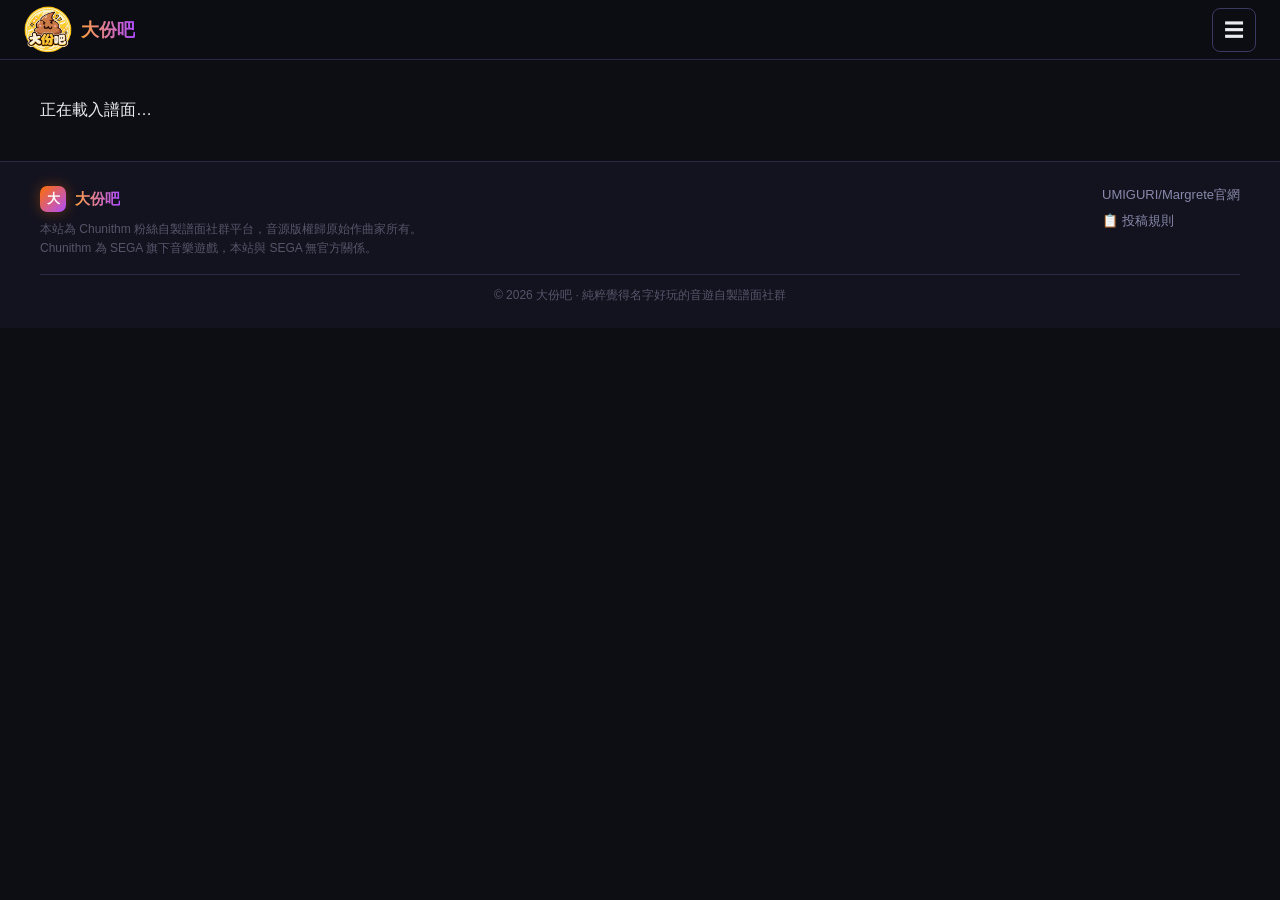
==== commit fe159ef5: "feat: unify header menus and difficulties, add favorites and fix detail rendering" ====
--- a/chart_detail.html
+++ b/chart_detail.html
@@ -89,7 +89,6 @@
     .diff-master { background: #4a1a7a; color: #d59fff; border: 1px solid #7d3c98; }
     .diff-ultima  { background: #1a1a1a; color: #aaa;    border: 1px solid #555; }
     .diff-expert  { background: #5a0a0a; color: #ff9999; border: 1px solid #c0392b; }
-    .diff-we      { background: #2a1a2a; color: #e8d5f5; border: 1px solid #c8a8e0; }
     .meta-pill { display: inline-flex; align-items: center; gap: 4px; background: rgba(255,255,255,.06); border: 1px solid var(--border); color: var(--dim); padding: 4px 10px; border-radius: 20px; font-size: 12px; font-weight: 600; }
 
     .hero-stats { display: flex; gap: 20px; flex-wrap: wrap; }
@@ -313,39 +312,26 @@
       .breadcrumb { display: none; }
     }
   [hidden]{display:none!important;} button:disabled{opacity:.5;cursor:wait;} .review-text{white-space:pre-wrap;overflow-wrap:anywhere;} img{max-width:100%;}
-.account-link { display:inline-flex;align-items:center;gap:8px;min-width:0;color:inherit;text-decoration:none;cursor:pointer; }
-.account-link:hover { opacity:.8; }
-.account-link:focus-visible { outline:2px solid var(--orange);outline-offset:4px; }
 </style>
 <script defer src="js/login-controls.js"></script>
 <script type="module" src="js/auth.js"></script>
 <script type="module" src="js/pages/chart-detail.js"></script>
 <script type="module" src="js/pages/chart-download.js"></script>
 <link rel="stylesheet" href="css/brand-logo.css" />
+<link rel="stylesheet" href="css/site-header.css">
+<link rel="stylesheet" href="css/difficulty.css">
+<script defer src="js/site-header.js"></script>
 </head>
 <body>
 
 <!-- ===== HEADER ===== -->
-<header>
-  <div style="display:flex;align-items:center;gap:20px;min-width:0;">
-    <a class="logo" href="index.html" aria-label="大份吧首頁">
+<header><a class="logo" href="index.html" aria-label="大份吧首頁">
     <img class="brand-logo" src="assets/logo_daifenba.png" alt="" width="48" height="48" />
       <span class="logo-text">大份吧</span>
-    </a>
-    <nav class="breadcrumb">
-      <a href="index.html">探索譜面</a>
-      <span>›</span>
-      <span style="color:var(--dim);">譜面詳情</span>
-    </nav>
-  </div>
-  <div class="hdr-right">
-    <button class="btn-login" data-auth="guest" onclick="openModal()">登入 / 註冊</button><span data-auth="user" style="display:none;align-items:center;gap:8px;max-width:220px;">
-  <a class="account-link" data-account-link href="charter_studio.html#profile" aria-label="我的帳號"><img data-user="avatar" alt="使用者頭像" referrerpolicy="no-referrer" style="display:none;width:28px;height:28px;border-radius:50%;object-fit:cover;" onerror="this.style.display='none'">
-  <span data-user="name" style="font-size:13px;overflow:hidden;text-overflow:ellipsis;white-space:nowrap;"></span>
-  </a><button class="btn-login" onclick="event.stopPropagation();logout()">登出</button>
-</span>
-  </div>
-</header>
+    </a><span class="header-account" data-auth="user" style="display:none">
+  <img data-user="avatar" alt="使用者頭像" referrerpolicy="no-referrer" style="display:none" onerror="this.style.display='none'">
+  <span data-user="name"></span>
+</span></header>
 
 
 <p id="detailStatus" role="status" style="padding:40px;">正在載入譜面…</p>
@@ -402,8 +388,7 @@
       <p style="font-size:12px;color:var(--dimmer);max-width:420px;line-height:1.6;">本站為 Chunithm 粉絲自製譜面社群平台，音源版權歸原始作曲家所有。Chunithm 為 SEGA 旗下音樂遊戲，本站與 SEGA 無官方關係。</p>
     </div>
     <div style="display:flex;flex-direction:column;gap:8px;">
-      <a href="#" style="color:var(--dim);text-decoration:none;font-size:13px;">💬 Discord 社群</a>
-      <a href="#" style="color:var(--dim);text-decoration:none;font-size:13px;">🛠️ UMIGURI 教學</a>
+      <a href="https://umgr.inonote.jp/en/" target="_blank" rel="noopener noreferrer" style="color:var(--dim);text-decoration:none;font-size:13px;">UMIGURI/Margrete官網</a>
       <a href="#" style="color:var(--dim);text-decoration:none;font-size:13px;">📋 投稿規則</a>
     </div>
   </div>
--- a/css/site-header.css
+++ b/css/site-header.css
@@ -0,0 +1,19 @@
+header { justify-content: flex-start; gap: 12px; }
+header > .logo, header > .header-brand { margin-right: auto; min-width: 0; }
+.site-menu { position: relative; flex: 0 0 auto; }
+.site-menu summary { list-style: none; cursor: pointer; display: flex; align-items: center; justify-content: center; width: 44px; height: 44px; border: 1px solid #3a3a60; border-radius: 8px; color: #eaeaf0; font-size: 20px; line-height: 1; }
+.site-menu summary::-webkit-details-marker { display: none; }
+.site-menu summary:focus-visible, .site-menu-panel :focus-visible { outline: 2px solid #ffa040; outline-offset: 2px; }
+header .site-menu-panel { display: flex; flex-direction: column; align-items: stretch; gap: 0; position: absolute; right: 0; top: calc(100% + 10px); width: min(220px, calc(100vw - 32px)); max-height: calc(100dvh - 88px); overflow-y: auto; padding: 6px; border: 1px solid #3a3a60; border-radius: 12px; background: #13131f; box-shadow: 0 12px 32px #0008; z-index: 500; }
+.site-menu:not([open]) .site-menu-panel { display: none; }
+header .site-menu-panel a, header .site-menu-panel button { display: block; width: 100%; padding: 12px; border: 0; border-radius: 6px; background: transparent; color: #eaeaf0; font: inherit; font-size: 14px; text-align: left; text-decoration: none; cursor: pointer; }
+header .site-menu-panel a:hover, header .site-menu-panel button:hover { background: #ffffff12; color: #ffa040; }
+.header-account { display: inline-flex; align-items: center; gap: 8px; min-width: 0; max-width: 220px; cursor: default; }
+.header-account img { width: 28px; height: 28px; border-radius: 50%; object-fit: cover; flex-shrink: 0; }
+.header-account [data-user="name"] { font-size: 13px; white-space: nowrap; overflow: hidden; text-overflow: ellipsis; }
+@media (max-width: 500px) {
+  header { padding-left: 12px; padding-right: 12px; gap: 8px; }
+  .header-account { max-width: 100px; }
+  header .logo-text { font-size: 16px; }
+  header .breadcrumb { display: none; }
+}
--- a/css/difficulty.css
+++ b/css/difficulty.css
@@ -0,0 +1,12 @@
+.diff-basic, .diff-tag.basic, .diff-opt.basic { background: #173d2b; color: #a0dfb7; border: 1px solid #38835a; }
+.diff-advanced, .diff-tag.advanced, .diff-opt.advanced { background: #49321c; color: #ffc88c; border: 1px solid #aa703c; }
+.diff-tag.basic.active, .diff-opt.basic.selected { background: #285b3f; border-color: #80d69f; box-shadow: 0 0 0 1px #80d69f; }
+.diff-tag.advanced.active, .diff-opt.advanced.selected { background: #694722; border-color: #ffc88c; box-shadow: 0 0 0 1px #ffc88c; }
+.diff-we, .diff-tag.we, .diff-opt.we { color: #fff; background: linear-gradient(110deg, #74363d, #78572d, #336748, #345f78, #604374); border: 1px solid #c7b2dd; }
+.diff-tag.we:hover, .diff-opt.we:hover { border-color: #fff; }
+.diff-tag.we.active, .diff-opt.we.selected { background: linear-gradient(110deg, #934750, #93713c, #44875f, #437d9d, #805996); border-color: #fff; box-shadow: 0 0 0 2px #d9c5ee; }
+.diff-tag:focus-visible, .diff-opt:focus-visible { outline: 2px solid #fff; outline-offset: 3px; }
+.diff-basic, .diff-advanced, .diff-we { white-space: nowrap; }
+.diff-expert { background: #5a0a0a; color: #ff9999; border: 1px solid #c0392b; }
+.diff-master { background: #4a1a7a; color: #d59fff; border: 1px solid #7d3c98; }
+.diff-ultima { background: #1a1a1a; color: #aaa; border: 1px solid #555; }
